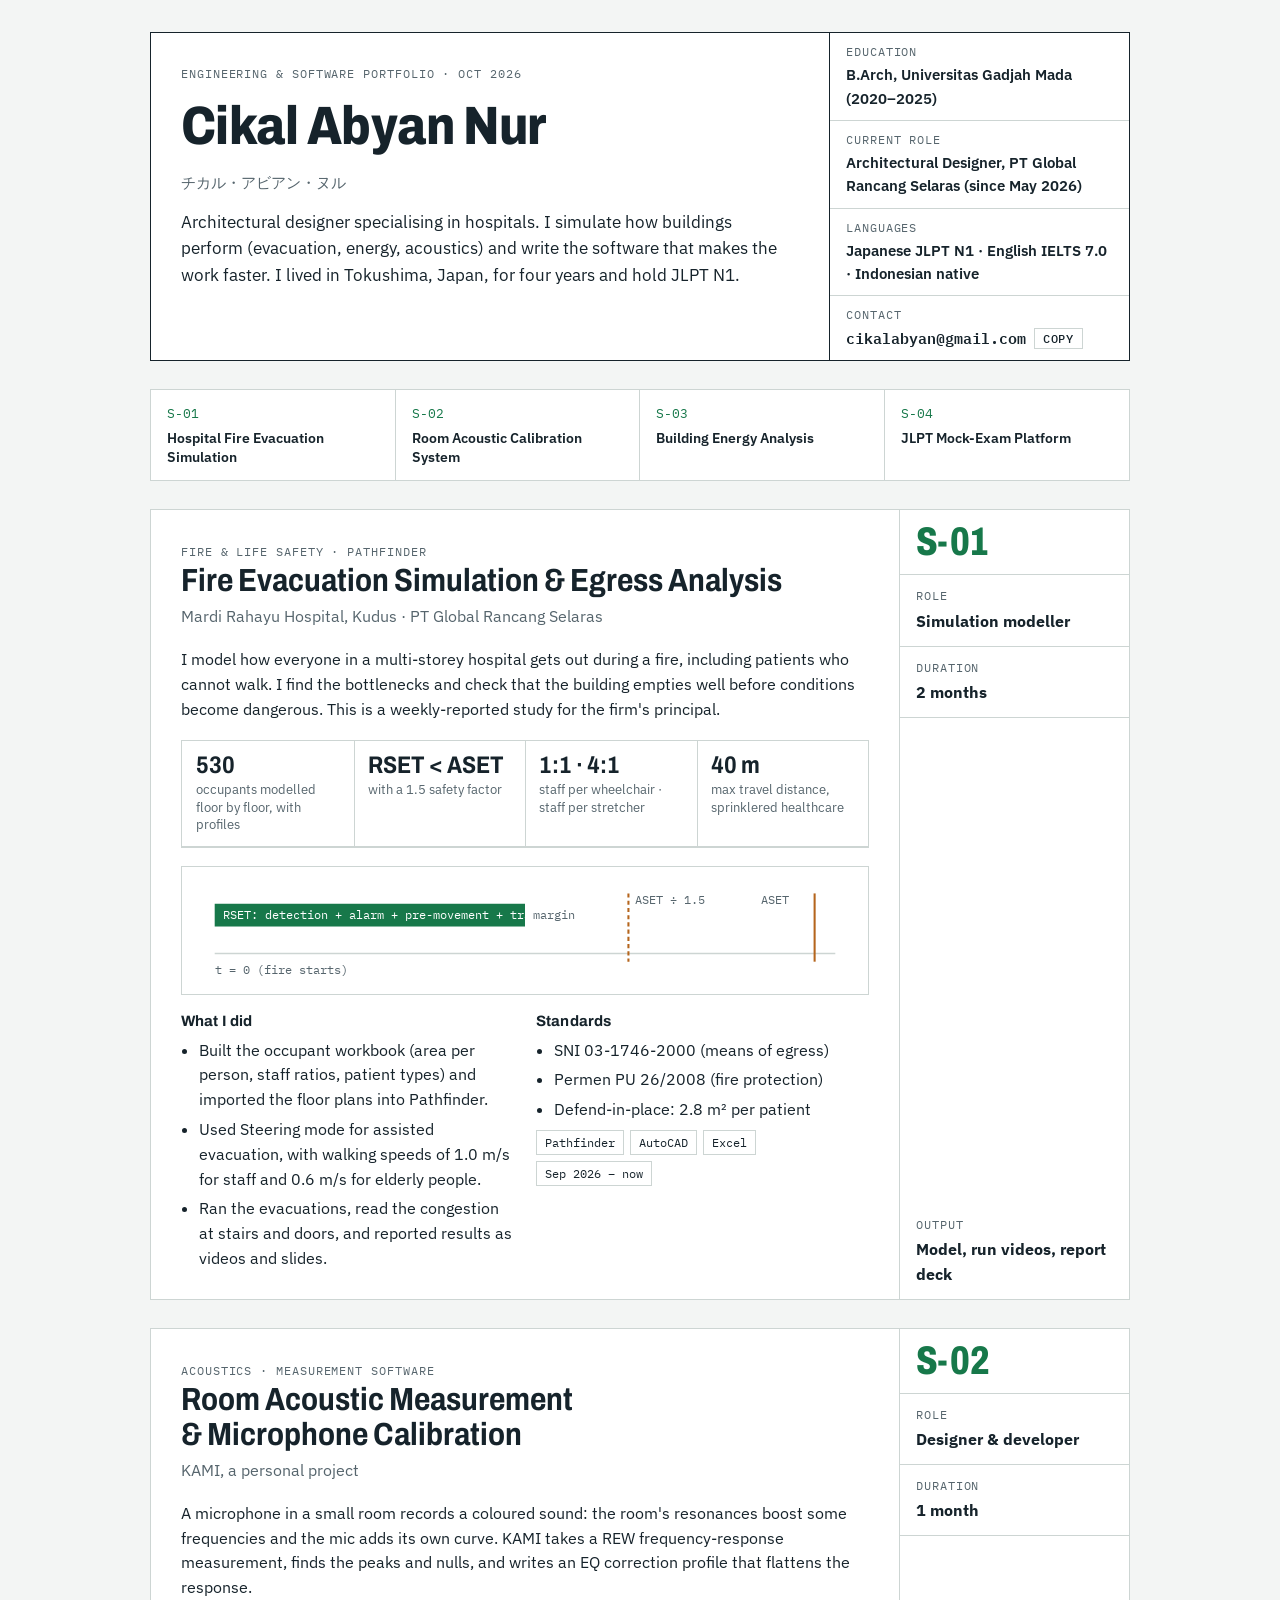
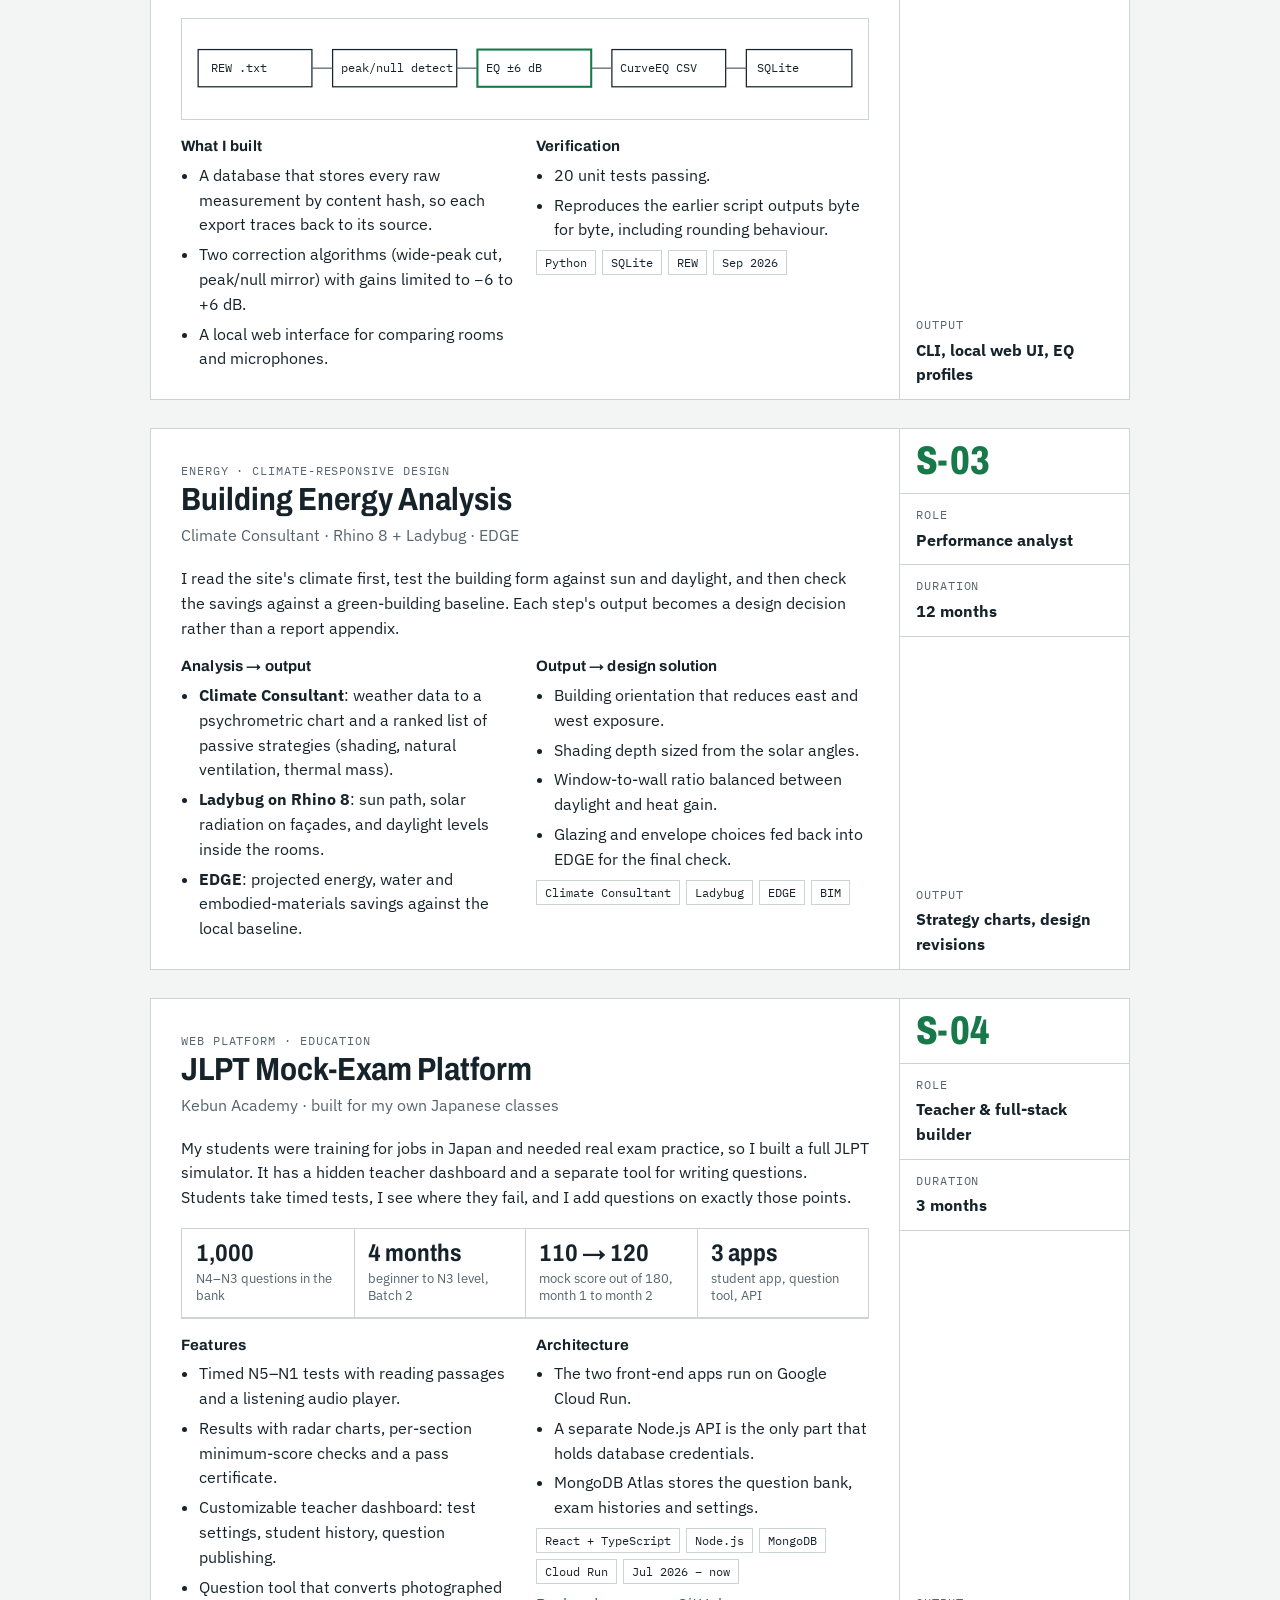
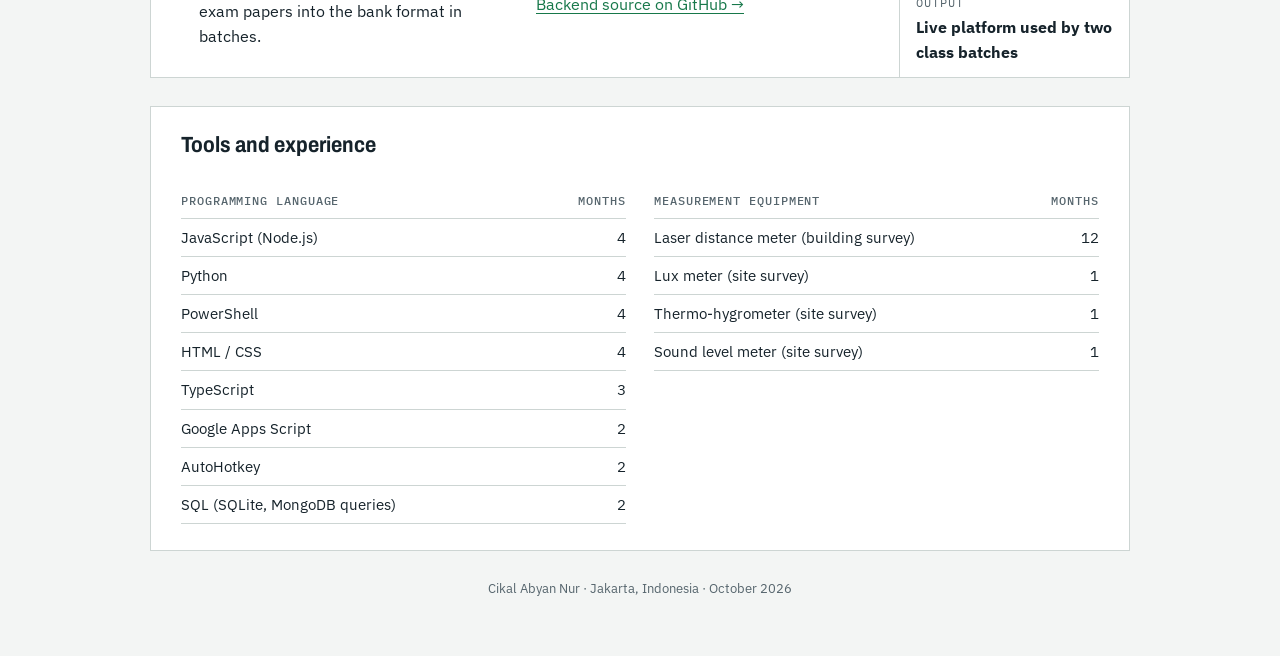
==== index.html @ 3c753c96 "Portfolio site for cikalabyan.com Co-Authored-By: Claude Opus 5.5 <noreply@anthropic.com> Claude-Ses" ====
<!doctype html>
<html lang="en">
<head>
<meta charset="utf-8">
<meta name="viewport" content="width=device-width, initial-scale=1, viewport-fit=cover">
<meta name="description" content="Cikal Abyan Nur: architectural designer and builder of simulation and software tools. Fire evacuation, energy and acoustic analysis, JLPT platform.">
<style>html{color-scheme:light}body{margin:0}img{max-width:100%}[hidden]{display:none!important}</style>
<title>Cikal Abyan Nur Portfolio</title>
<link rel="preconnect" href="https://fonts.googleapis.com">
<link rel="stylesheet" href="https://fonts.googleapis.com/css2?family=Archivo:wdth,wght@75..100,500..800&family=IBM+Plex+Sans:wght@400;500;600&family=IBM+Plex+Mono:wght@400;500&display=swap">
<style>
/* Layout: a set of architectural drawing sheets. Each project is one sheet with a title block; the header is the cover sheet. */
:root{
  --paper:#f3f5f4; --sheet:#ffffff; --ink:#16232b; --muted:#56656d; --line:#cdd5d3;
  --accent:#17784a; --accent-soft:#e2f1e9; --warn:#b5651d;
  --display:"Archivo","Arial Narrow",Arial,sans-serif;
  --body:"IBM Plex Sans",system-ui,-apple-system,"Segoe UI",sans-serif;
  --mono:"IBM Plex Mono",ui-monospace,Consolas,monospace;
}
@media (prefers-color-scheme:dark){:root:not([data-theme="light"]){
  --paper:#0f1518; --sheet:#162026; --ink:#e3ebe8; --muted:#97a7a3; --line:#2c3a40;
  --accent:#4cc28a; --accent-soft:#183428; --warn:#e0954f; color-scheme:dark}}
:root[data-theme="dark"]{
  --paper:#0f1518; --sheet:#162026; --ink:#e3ebe8; --muted:#97a7a3; --line:#2c3a40;
  --accent:#4cc28a; --accent-soft:#183428; --warn:#e0954f; color-scheme:dark}

*{box-sizing:border-box}
body{background:var(--paper);color:var(--ink);font-family:var(--body);font-size:15.5px;line-height:1.6;
  padding-inline:16px;padding-block:32px 56px}
.wrap{max-width:980px;margin:0 auto;display:flex;flex-direction:column;gap:28px}
a{color:var(--accent);text-underline-offset:3px}
a:focus-visible{outline:2px solid var(--accent);outline-offset:2px}
h1,h2,h3{font-family:var(--display);font-stretch:85%;text-wrap:balance;margin:0;line-height:1.1}
p{margin:0}
.label{font-family:var(--mono);font-size:11.5px;letter-spacing:.08em;text-transform:uppercase;color:var(--muted)}
.mono{font-family:var(--mono)}

/* cover sheet */
.cover{background:var(--sheet);border:1.5px solid var(--ink);display:grid;grid-template-columns:1fr minmax(0,300px)}
.cover-main{padding:32px 30px;display:flex;flex-direction:column;gap:14px;min-width:0}
.cover h1{font-size:clamp(34px,6vw,54px);font-weight:800;letter-spacing:-.01em}
.cover .jp{font-size:15px;color:var(--muted);font-family:var(--body)}
.cover .lede{max-width:60ch;font-size:16.5px}
.tb{border-left:1.5px solid var(--ink);display:flex;flex-direction:column}
.tb div{padding:10px 16px;border-bottom:1px solid var(--line);display:flex;flex-direction:column;gap:2px}
.tb div:last-child{border-bottom:0}
.tb strong{font-weight:600;font-size:14.5px}
.copy{display:inline-flex;gap:8px;align-items:center;flex-wrap:wrap}
.copy button{font:500 11.5px var(--mono);letter-spacing:.06em;text-transform:uppercase;background:none;border:1px solid var(--line);
  color:var(--ink);padding:2px 8px;cursor:pointer}
.copy button:hover{border-color:var(--accent);color:var(--accent)}

/* index */
.index{display:grid;grid-template-columns:repeat(4,minmax(0,1fr));border:1px solid var(--line);background:var(--sheet)}
.index a{display:flex;flex-direction:column;gap:4px;padding:14px 16px;text-decoration:none;color:var(--ink);border-right:1px solid var(--line)}
.index a:last-child{border-right:0}
.index a:hover{background:var(--accent-soft)}
.index .no{font-family:var(--mono);color:var(--accent);font-size:13px}
.index .t{font-weight:600;font-size:14px;line-height:1.35}

/* sheets */
.sheet{background:var(--sheet);border:1px solid var(--line);display:grid;grid-template-columns:minmax(0,1fr) 230px}
.sheet-body{padding:28px 30px;display:flex;flex-direction:column;gap:18px;min-width:0}
.sheet h2{font-size:clamp(24px,3.6vw,32px);font-weight:700}
.sheet .sub{color:var(--muted);margin-top:6px}
.side{border-left:1px solid var(--line);display:flex;flex-direction:column}
.side div{padding:12px 16px;border-bottom:1px solid var(--line);display:flex;flex-direction:column;gap:3px}
.side div:last-child{border-bottom:0;margin-top:auto}
.side .sheetno{font-family:var(--display);font-stretch:75%;font-weight:800;font-size:40px;line-height:1;color:var(--accent)}
.cols{display:grid;grid-template-columns:repeat(2,minmax(0,1fr));gap:22px}
.block{display:flex;flex-direction:column;gap:8px;min-width:0}
.block h3{font-size:15px;font-weight:700;font-stretch:100%;letter-spacing:.01em}
ul{margin:0;padding-left:18px;display:flex;flex-direction:column;gap:5px}
.figs{display:grid;grid-template-columns:repeat(auto-fit,minmax(150px,1fr));gap:0;border:1px solid var(--line)}
.fig{padding:12px 14px;border-right:1px solid var(--line);border-bottom:1px solid var(--line);display:flex;flex-direction:column;gap:2px;margin:-1px -1px 0 0}
.fig b{font-family:var(--display);font-stretch:85%;font-size:24px;font-weight:700;font-variant-numeric:tabular-nums;line-height:1.15}
.fig span{font-size:13px;color:var(--muted);line-height:1.35}
.chips{display:flex;flex-wrap:wrap;gap:6px}
.chip{font-family:var(--mono);font-size:12px;border:1px solid var(--line);padding:2px 8px;color:var(--ink)}
.note{font-size:13.5px;color:var(--muted);border-left:3px solid var(--warn);padding-left:12px}
.diagram{overflow-x:auto;border:1px solid var(--line);padding:14px 12px}
.diagram svg{display:block;min-width:560px;width:100%;height:auto}
.diagram text{font-family:var(--mono);font-size:11.5px;fill:var(--ink)}
.diagram .m{fill:var(--muted)}

/* skills */
.skills{background:var(--sheet);border:1px solid var(--line);padding:26px 30px;display:grid;grid-template-columns:repeat(2,minmax(0,1fr));gap:28px}
.skills h2{font-size:22px;grid-column:1/-1}
table{width:100%;border-collapse:collapse;font-size:14.5px}
th,td{text-align:left;padding:7px 0;border-bottom:1px solid var(--line);vertical-align:top}
th{font-family:var(--mono);font-size:11.5px;letter-spacing:.08em;text-transform:uppercase;color:var(--muted);font-weight:500}
td.n{text-align:right;font-variant-numeric:tabular-nums;font-family:var(--mono);white-space:nowrap;padding-left:12px}
footer{color:var(--muted);font-size:13px;text-align:center}

@media (max-width:760px){
  .cover,.sheet{grid-template-columns:1fr}
  .tb,.side{border-left:0;border-top:1.5px solid var(--ink)}
  .side{border-top:1px solid var(--line);flex-direction:row;flex-wrap:wrap}
  .side div{flex:1 1 140px;border-right:1px solid var(--line)}
  .side div:last-child{margin-top:0}
  .index{grid-template-columns:repeat(2,minmax(0,1fr))}
  .index a:nth-child(2){border-right:0}
  .index a:nth-child(-n+2){border-bottom:1px solid var(--line)}
  .cols,.skills{grid-template-columns:1fr}
  .cover-main,.sheet-body,.skills{padding:22px 18px}
}
@media (prefers-reduced-motion:no-preference){.index a{transition:background .15s}}
</style>

</head>
<body>
<div class="wrap">

<header class="cover">
  <div class="cover-main">
    <span class="label">Engineering &amp; Software Portfolio · Oct 2026</span>
    <h1>Cikal Abyan Nur</h1>
    <span class="jp">チカル・アビアン・ヌル</span>
    <p class="lede">Architectural designer specialising in hospitals. I simulate how buildings perform (evacuation, energy, acoustics) and write the software that makes the work faster. I lived in Tokushima, Japan, for four years and hold JLPT N1.</p>
  </div>
  <div class="tb">
    <div><span class="label">Education</span><strong>B.Arch, Universitas Gadjah Mada (2020–2025)</strong></div>
    <div><span class="label">Current role</span><strong>Architectural Designer, PT Global Rancang Selaras (since May 2026)</strong></div>
    <div><span class="label">Languages</span><strong>Japanese JLPT N1 · English IELTS 7.0 · Indonesian native</strong></div>
    <div><span class="label">Contact</span>
      <span class="copy"><strong class="mono" id="mail">cikalabyan@gmail.com</strong><button type="button" id="copybtn">Copy</button></span></div>
  </div>
</header>

<nav class="index" aria-label="Projects">
  <a href="#s1"><span class="no">S-01</span><span class="t">Hospital Fire Evacuation Simulation</span></a>
  <a href="#s2"><span class="no">S-02</span><span class="t">Room Acoustic Calibration System</span></a>
  <a href="#s3"><span class="no">S-03</span><span class="t">Building Energy Analysis</span></a>
  <a href="#s4"><span class="no">S-04</span><span class="t">JLPT Mock-Exam Platform</span></a>
</nav>

<!-- S-01 -->
<section class="sheet" id="s1">
  <div class="sheet-body">
    <div>
      <span class="label">Fire &amp; life safety · Pathfinder</span>
      <h2>Fire Evacuation Simulation &amp; Egress Analysis</h2>
      <p class="sub">Mardi Rahayu Hospital, Kudus · PT Global Rancang Selaras</p>
    </div>
    <p>I model how everyone in a multi-storey hospital gets out during a fire, including patients who cannot walk. I find the bottlenecks and check that the building empties well before conditions become dangerous. This is a weekly-reported study for the firm's principal.</p>
    <div class="figs">
      <div class="fig"><b>530</b><span>occupants modelled floor by floor, with profiles</span></div>
      <div class="fig"><b>RSET &lt; ASET</b><span>with a 1.5 safety factor</span></div>
      <div class="fig"><b>1:1 · 4:1</b><span>staff per wheelchair · staff per stretcher</span></div>
      <div class="fig"><b>40 m</b><span>max travel distance, sprinklered healthcare</span></div>
    </div>
    <div class="diagram" role="img" aria-label="Timeline: required safe egress time must end before available safe egress time divided by 1.5">
      <svg viewBox="0 0 640 96" aria-hidden="true">
        <line x1="20" y1="70" x2="620" y2="70" stroke="currentColor" style="color:var(--line)" stroke-width="1.5"/>
        <rect x="20" y="22" width="300" height="22" fill="var(--accent)"/>
        <text x="28" y="37" style="fill:var(--sheet)">RSET: detection + alarm + pre-movement + travel</text>
        <line x1="420" y1="12" x2="420" y2="78" stroke="var(--warn)" stroke-width="2" stroke-dasharray="4 3"/>
        <text x="426" y="22" class="m">ASET ÷ 1.5</text>
        <line x1="600" y1="12" x2="600" y2="78" stroke="var(--warn)" stroke-width="2"/>
        <text x="548" y="22" class="m">ASET</text>
        <text x="20" y="90" class="m">t = 0 (fire starts)</text>
        <text x="328" y="37" class="m">margin</text>
      </svg>
    </div>
    <div class="cols">
      <div class="block">
        <h3>What I did</h3>
        <ul>
          <li>Built the occupant workbook (area per person, staff ratios, patient types) and imported the floor plans into Pathfinder.</li>
          <li>Used Steering mode for assisted evacuation, with walking speeds of 1.0 m/s for staff and 0.6 m/s for elderly people.</li>
          <li>Ran the evacuations, read the congestion at stairs and doors, and reported results as videos and slides.</li>
        </ul>
      </div>
      <div class="block">
        <h3>Standards</h3>
        <ul>
          <li>SNI 03-1746-2000 (means of egress)</li>
          <li>Permen PU 26/2008 (fire protection)</li>
          <li>Defend-in-place: 2.8 m² per patient</li>
        </ul>
        <div class="chips"><span class="chip">Pathfinder</span><span class="chip">AutoCAD</span><span class="chip">Excel</span><span class="chip">Sep 2026 – now</span></div>
      </div>
    </div>
  </div>
  <aside class="side">
    <div><span class="sheetno">S-01</span></div>
    <div><span class="label">Role</span><strong>Simulation modeller</strong></div>
    <div><span class="label">Duration</span><strong>2 months</strong></div>
    <div><span class="label">Output</span><strong>Model, run videos, report deck</strong></div>
  </aside>
</section>

<!-- S-02 -->
<section class="sheet" id="s2">
  <div class="sheet-body">
    <div>
      <span class="label">Acoustics · measurement software</span>
      <h2>Room Acoustic Measurement &amp; Microphone Calibration</h2>
      <p class="sub">KAMI, a personal project</p>
    </div>
    <p>A microphone in a small room records a coloured sound: the room's resonances boost some frequencies and the mic adds its own curve. KAMI takes a REW frequency-response measurement, finds the peaks and nulls, and writes an EQ correction profile that flattens the response.</p>
    <div class="diagram" role="img" aria-label="Pipeline: REW measurement, peak and null detection, EQ profile, CurveEQ export, SQLite archive">
      <svg viewBox="0 0 640 70" aria-hidden="true">
        <g fill="none" stroke="var(--ink)" stroke-width="1.2">
          <rect x="4" y="16" width="110" height="36"/><rect x="134" y="16" width="120" height="36"/>
          <rect x="274" y="16" width="110" height="36" stroke="var(--accent)" stroke-width="2"/>
          <rect x="404" y="16" width="110" height="36"/><rect x="534" y="16" width="102" height="36"/>
        </g>
        <g stroke="var(--muted)" stroke-width="1.2"><line x1="114" y1="34" x2="134" y2="34"/><line x1="254" y1="34" x2="274" y2="34"/><line x1="384" y1="34" x2="404" y2="34"/><line x1="514" y1="34" x2="534" y2="34"/></g>
        <text x="16" y="38">REW .txt</text><text x="142" y="38">peak/null detect</text>
        <text x="282" y="38">EQ ±6 dB</text><text x="412" y="38">CurveEQ CSV</text><text x="544" y="38">SQLite</text>
      </svg>
    </div>
    <div class="cols">
      <div class="block">
        <h3>What I built</h3>
        <ul>
          <li>A database that stores every raw measurement by content hash, so each export traces back to its source.</li>
          <li>Two correction algorithms (wide-peak cut, peak/null mirror) with gains limited to −6 to +6 dB.</li>
          <li>A local web interface for comparing rooms and microphones.</li>
        </ul>
      </div>
      <div class="block">
        <h3>Verification</h3>
        <ul>
          <li>20 unit tests passing.</li>
          <li>Reproduces the earlier script outputs byte for byte, including rounding behaviour.</li>
        </ul>
        <div class="chips"><span class="chip">Python</span><span class="chip">SQLite</span><span class="chip">REW</span><span class="chip">Sep 2026</span></div>
      </div>
    </div>
  </div>
  <aside class="side">
    <div><span class="sheetno">S-02</span></div>
    <div><span class="label">Role</span><strong>Designer &amp; developer</strong></div>
    <div><span class="label">Duration</span><strong>1 month</strong></div>
    <div><span class="label">Output</span><strong>CLI, local web UI, EQ profiles</strong></div>
  </aside>
</section>

<!-- S-03 -->
<section class="sheet" id="s3">
  <div class="sheet-body">
    <div>
      <span class="label">Energy · climate-responsive design</span>
      <h2>Building Energy Analysis</h2>
      <p class="sub">Climate Consultant · Rhino 8 + Ladybug · EDGE</p>
    </div>
    <p>I read the site's climate first, test the building form against sun and daylight, and then check the savings against a green-building baseline. Each step's output becomes a design decision rather than a report appendix.</p>
    <div class="cols">
      <div class="block">
        <h3>Analysis → output</h3>
        <ul>
          <li><b>Climate Consultant</b>: weather data to a psychrometric chart and a ranked list of passive strategies (shading, natural ventilation, thermal mass).</li>
          <li><b>Ladybug on Rhino 8</b>: sun path, solar radiation on façades, and daylight levels inside the rooms.</li>
          <li><b>EDGE</b>: projected energy, water and embodied-materials savings against the local baseline.</li>
        </ul>
      </div>
      <div class="block">
        <h3>Output → design solution</h3>
        <ul>
          <li>Building orientation that reduces east and west exposure.</li>
          <li>Shading depth sized from the solar angles.</li>
          <li>Window-to-wall ratio balanced between daylight and heat gain.</li>
          <li>Glazing and envelope choices fed back into EDGE for the final check.</li>
        </ul>
        <div class="chips"><span class="chip">Climate Consultant</span><span class="chip">Ladybug</span><span class="chip">EDGE</span><span class="chip">BIM</span></div>
      </div>
    </div>
  </div>
  <aside class="side">
    <div><span class="sheetno">S-03</span></div>
    <div><span class="label">Role</span><strong>Performance analyst</strong></div>
    <div><span class="label">Duration</span><strong>12 months</strong></div>
    <div><span class="label">Output</span><strong>Strategy charts, design revisions</strong></div>
  </aside>
</section>

<!-- S-04 -->
<section class="sheet" id="s4">
  <div class="sheet-body">
    <div>
      <span class="label">Web platform · education</span>
      <h2>JLPT Mock-Exam Platform</h2>
      <p class="sub">Kebun Academy · built for my own Japanese classes</p>
    </div>
    <p>My students were training for jobs in Japan and needed real exam practice, so I built a full JLPT simulator. It has a hidden teacher dashboard and a separate tool for writing questions. Students take timed tests, I see where they fail, and I add questions on exactly those points.</p>
    <div class="figs">
      <div class="fig"><b>1,000</b><span>N4–N3 questions in the bank</span></div>
      <div class="fig"><b>4 months</b><span>beginner to N3 level, Batch 2</span></div>
      <div class="fig"><b>110 → 120</b><span>mock score out of 180, month 1 to month 2</span></div>
      <div class="fig"><b>3 apps</b><span>student app, question tool, API</span></div>
    </div>
    <div class="cols">
      <div class="block">
        <h3>Features</h3>
        <ul>
          <li>Timed N5–N1 tests with reading passages and a listening audio player.</li>
          <li>Results with radar charts, per-section minimum-score checks and a pass certificate.</li>
          <li>Customizable teacher dashboard: test settings, student history, question publishing.</li>
          <li>Question tool that converts photographed exam papers into the bank format in batches.</li>
        </ul>
      </div>
      <div class="block">
        <h3>Architecture</h3>
        <ul>
          <li>The two front-end apps run on Google Cloud Run.</li>
          <li>A separate Node.js API is the only part that holds database credentials.</li>
          <li>MongoDB Atlas stores the question bank, exam histories and settings.</li>
        </ul>
        <div class="chips"><span class="chip">React + TypeScript</span><span class="chip">Node.js</span><span class="chip">MongoDB</span><span class="chip">Cloud Run</span><span class="chip">Jul 2026 – now</span></div>
        <p><a href="https://github.com/IanobeL/jlpt-backend" target="_blank" rel="noopener">Backend source on GitHub →</a></p>
      </div>
    </div>
  </div>
  <aside class="side">
    <div><span class="sheetno">S-04</span></div>
    <div><span class="label">Role</span><strong>Teacher &amp; full-stack builder</strong></div>
    <div><span class="label">Duration</span><strong>3 months</strong></div>
    <div><span class="label">Output</span><strong>Live platform used by two class batches</strong></div>
  </aside>
</section>

<section class="skills" aria-labelledby="sk">
  <h2 id="sk">Tools and experience</h2>
  <div>
    <table>
      <thead><tr><th>Programming language</th><th style="text-align:right">Months</th></tr></thead>
      <tbody>
        <tr><td>JavaScript (Node.js)</td><td class="n">4</td></tr>
        <tr><td>Python</td><td class="n">4</td></tr>
        <tr><td>PowerShell</td><td class="n">4</td></tr>
        <tr><td>HTML / CSS</td><td class="n">4</td></tr>
        <tr><td>TypeScript</td><td class="n">3</td></tr>
        <tr><td>Google Apps Script</td><td class="n">2</td></tr>
        <tr><td>AutoHotkey</td><td class="n">2</td></tr>
        <tr><td>SQL (SQLite, MongoDB queries)</td><td class="n">2</td></tr>
      </tbody>
    </table>
  </div>
  <div>
    <table>
      <thead><tr><th>Measurement equipment</th><th style="text-align:right">Months</th></tr></thead>
      <tbody>
        <tr><td>Laser distance meter (building survey)</td><td class="n">12</td></tr>
        <tr><td>Lux meter (site survey)</td><td class="n">1</td></tr>
        <tr><td>Thermo-hygrometer (site survey)</td><td class="n">1</td></tr>
        <tr><td>Sound level meter (site survey)</td><td class="n">1</td></tr>
      </tbody>
    </table>
  </div>
</section>

<footer>Cikal Abyan Nur · Jakarta, Indonesia · October 2026</footer>
</div>

<script>
document.getElementById('copybtn').addEventListener('click',function(){
  var b=this,t=document.getElementById('mail').textContent;
  function sel(){var r=document.createRange();r.selectNodeContents(document.getElementById('mail'));var s=getSelection();s.removeAllRanges();s.addRange(r);b.textContent='Selected';}
  try{navigator.clipboard.writeText(t).then(function(){b.textContent='Copied';},sel);}catch(e){sel();}
});
</script>

</body>
</html>
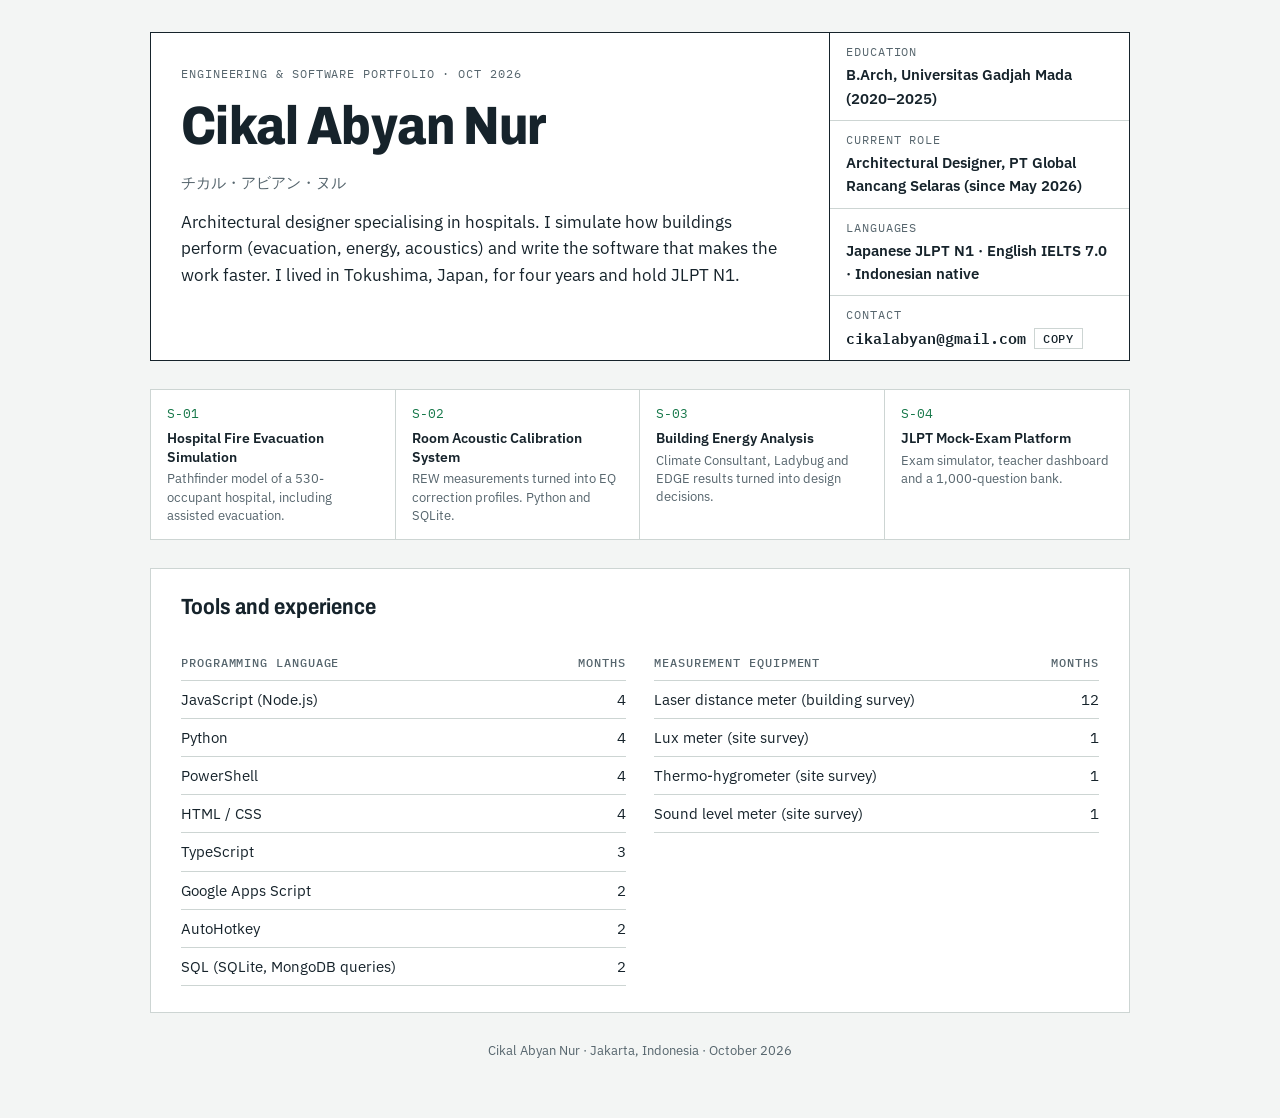
==== commit 58e8eb84: "Give each project its own page Co-Authored-By: Claude Opus 5.5 <noreply@anthropic.com> Claude-Sessio" ====
--- a/index.html
+++ b/index.html
@@ -4,113 +4,13 @@
 <meta charset="utf-8">
 <meta name="viewport" content="width=device-width, initial-scale=1, viewport-fit=cover">
 <meta name="description" content="Cikal Abyan Nur: architectural designer and builder of simulation and software tools. Fire evacuation, energy and acoustic analysis, JLPT platform.">
-<style>html{color-scheme:light}body{margin:0}img{max-width:100%}[hidden]{display:none!important}</style>
 <title>Cikal Abyan Nur Portfolio</title>
 <link rel="preconnect" href="https://fonts.googleapis.com">
 <link rel="stylesheet" href="https://fonts.googleapis.com/css2?family=Archivo:wdth,wght@75..100,500..800&family=IBM+Plex+Sans:wght@400;500;600&family=IBM+Plex+Mono:wght@400;500&display=swap">
-<style>
-/* Layout: a set of architectural drawing sheets. Each project is one sheet with a title block; the header is the cover sheet. */
-:root{
-  --paper:#f3f5f4; --sheet:#ffffff; --ink:#16232b; --muted:#56656d; --line:#cdd5d3;
-  --accent:#17784a; --accent-soft:#e2f1e9; --warn:#b5651d;
-  --display:"Archivo","Arial Narrow",Arial,sans-serif;
-  --body:"IBM Plex Sans",system-ui,-apple-system,"Segoe UI",sans-serif;
-  --mono:"IBM Plex Mono",ui-monospace,Consolas,monospace;
-}
-@media (prefers-color-scheme:dark){:root:not([data-theme="light"]){
-  --paper:#0f1518; --sheet:#162026; --ink:#e3ebe8; --muted:#97a7a3; --line:#2c3a40;
-  --accent:#4cc28a; --accent-soft:#183428; --warn:#e0954f; color-scheme:dark}}
-:root[data-theme="dark"]{
-  --paper:#0f1518; --sheet:#162026; --ink:#e3ebe8; --muted:#97a7a3; --line:#2c3a40;
-  --accent:#4cc28a; --accent-soft:#183428; --warn:#e0954f; color-scheme:dark}
-
-*{box-sizing:border-box}
-body{background:var(--paper);color:var(--ink);font-family:var(--body);font-size:15.5px;line-height:1.6;
-  padding-inline:16px;padding-block:32px 56px}
-.wrap{max-width:980px;margin:0 auto;display:flex;flex-direction:column;gap:28px}
-a{color:var(--accent);text-underline-offset:3px}
-a:focus-visible{outline:2px solid var(--accent);outline-offset:2px}
-h1,h2,h3{font-family:var(--display);font-stretch:85%;text-wrap:balance;margin:0;line-height:1.1}
-p{margin:0}
-.label{font-family:var(--mono);font-size:11.5px;letter-spacing:.08em;text-transform:uppercase;color:var(--muted)}
-.mono{font-family:var(--mono)}
-
-/* cover sheet */
-.cover{background:var(--sheet);border:1.5px solid var(--ink);display:grid;grid-template-columns:1fr minmax(0,300px)}
-.cover-main{padding:32px 30px;display:flex;flex-direction:column;gap:14px;min-width:0}
-.cover h1{font-size:clamp(34px,6vw,54px);font-weight:800;letter-spacing:-.01em}
-.cover .jp{font-size:15px;color:var(--muted);font-family:var(--body)}
-.cover .lede{max-width:60ch;font-size:16.5px}
-.tb{border-left:1.5px solid var(--ink);display:flex;flex-direction:column}
-.tb div{padding:10px 16px;border-bottom:1px solid var(--line);display:flex;flex-direction:column;gap:2px}
-.tb div:last-child{border-bottom:0}
-.tb strong{font-weight:600;font-size:14.5px}
-.copy{display:inline-flex;gap:8px;align-items:center;flex-wrap:wrap}
-.copy button{font:500 11.5px var(--mono);letter-spacing:.06em;text-transform:uppercase;background:none;border:1px solid var(--line);
-  color:var(--ink);padding:2px 8px;cursor:pointer}
-.copy button:hover{border-color:var(--accent);color:var(--accent)}
-
-/* index */
-.index{display:grid;grid-template-columns:repeat(4,minmax(0,1fr));border:1px solid var(--line);background:var(--sheet)}
-.index a{display:flex;flex-direction:column;gap:4px;padding:14px 16px;text-decoration:none;color:var(--ink);border-right:1px solid var(--line)}
-.index a:last-child{border-right:0}
-.index a:hover{background:var(--accent-soft)}
-.index .no{font-family:var(--mono);color:var(--accent);font-size:13px}
-.index .t{font-weight:600;font-size:14px;line-height:1.35}
-
-/* sheets */
-.sheet{background:var(--sheet);border:1px solid var(--line);display:grid;grid-template-columns:minmax(0,1fr) 230px}
-.sheet-body{padding:28px 30px;display:flex;flex-direction:column;gap:18px;min-width:0}
-.sheet h2{font-size:clamp(24px,3.6vw,32px);font-weight:700}
-.sheet .sub{color:var(--muted);margin-top:6px}
-.side{border-left:1px solid var(--line);display:flex;flex-direction:column}
-.side div{padding:12px 16px;border-bottom:1px solid var(--line);display:flex;flex-direction:column;gap:3px}
-.side div:last-child{border-bottom:0;margin-top:auto}
-.side .sheetno{font-family:var(--display);font-stretch:75%;font-weight:800;font-size:40px;line-height:1;color:var(--accent)}
-.cols{display:grid;grid-template-columns:repeat(2,minmax(0,1fr));gap:22px}
-.block{display:flex;flex-direction:column;gap:8px;min-width:0}
-.block h3{font-size:15px;font-weight:700;font-stretch:100%;letter-spacing:.01em}
-ul{margin:0;padding-left:18px;display:flex;flex-direction:column;gap:5px}
-.figs{display:grid;grid-template-columns:repeat(auto-fit,minmax(150px,1fr));gap:0;border:1px solid var(--line)}
-.fig{padding:12px 14px;border-right:1px solid var(--line);border-bottom:1px solid var(--line);display:flex;flex-direction:column;gap:2px;margin:-1px -1px 0 0}
-.fig b{font-family:var(--display);font-stretch:85%;font-size:24px;font-weight:700;font-variant-numeric:tabular-nums;line-height:1.15}
-.fig span{font-size:13px;color:var(--muted);line-height:1.35}
-.chips{display:flex;flex-wrap:wrap;gap:6px}
-.chip{font-family:var(--mono);font-size:12px;border:1px solid var(--line);padding:2px 8px;color:var(--ink)}
-.note{font-size:13.5px;color:var(--muted);border-left:3px solid var(--warn);padding-left:12px}
-.diagram{overflow-x:auto;border:1px solid var(--line);padding:14px 12px}
-.diagram svg{display:block;min-width:560px;width:100%;height:auto}
-.diagram text{font-family:var(--mono);font-size:11.5px;fill:var(--ink)}
-.diagram .m{fill:var(--muted)}
-
-/* skills */
-.skills{background:var(--sheet);border:1px solid var(--line);padding:26px 30px;display:grid;grid-template-columns:repeat(2,minmax(0,1fr));gap:28px}
-.skills h2{font-size:22px;grid-column:1/-1}
-table{width:100%;border-collapse:collapse;font-size:14.5px}
-th,td{text-align:left;padding:7px 0;border-bottom:1px solid var(--line);vertical-align:top}
-th{font-family:var(--mono);font-size:11.5px;letter-spacing:.08em;text-transform:uppercase;color:var(--muted);font-weight:500}
-td.n{text-align:right;font-variant-numeric:tabular-nums;font-family:var(--mono);white-space:nowrap;padding-left:12px}
-footer{color:var(--muted);font-size:13px;text-align:center}
-
-@media (max-width:760px){
-  .cover,.sheet{grid-template-columns:1fr}
-  .tb,.side{border-left:0;border-top:1.5px solid var(--ink)}
-  .side{border-top:1px solid var(--line);flex-direction:row;flex-wrap:wrap}
-  .side div{flex:1 1 140px;border-right:1px solid var(--line)}
-  .side div:last-child{margin-top:0}
-  .index{grid-template-columns:repeat(2,minmax(0,1fr))}
-  .index a:nth-child(2){border-right:0}
-  .index a:nth-child(-n+2){border-bottom:1px solid var(--line)}
-  .cols,.skills{grid-template-columns:1fr}
-  .cover-main,.sheet-body,.skills{padding:22px 18px}
-}
-@media (prefers-reduced-motion:no-preference){.index a{transition:background .15s}}
-</style>
-
+<link rel="stylesheet" href="style.css">
 </head>
 <body>
 <div class="wrap">
-
 <header class="cover">
   <div class="cover-main">
     <span class="label">Engineering &amp; Software Portfolio · Oct 2026</span>
@@ -128,198 +28,11 @@
 </header>
 
 <nav class="index" aria-label="Projects">
-  <a href="#s1"><span class="no">S-01</span><span class="t">Hospital Fire Evacuation Simulation</span></a>
-  <a href="#s2"><span class="no">S-02</span><span class="t">Room Acoustic Calibration System</span></a>
-  <a href="#s3"><span class="no">S-03</span><span class="t">Building Energy Analysis</span></a>
-  <a href="#s4"><span class="no">S-04</span><span class="t">JLPT Mock-Exam Platform</span></a>
+  <a href="evacuation/"><span class="no">S-01</span><span class="t">Hospital Fire Evacuation Simulation</span><span class="d">Pathfinder model of a 530-occupant hospital, including assisted evacuation.</span></a>
+  <a href="acoustics/"><span class="no">S-02</span><span class="t">Room Acoustic Calibration System</span><span class="d">REW measurements turned into EQ correction profiles. Python and SQLite.</span></a>
+  <a href="energy/"><span class="no">S-03</span><span class="t">Building Energy Analysis</span><span class="d">Climate Consultant, Ladybug and EDGE results turned into design decisions.</span></a>
+  <a href="jlpt/"><span class="no">S-04</span><span class="t">JLPT Mock-Exam Platform</span><span class="d">Exam simulator, teacher dashboard and a 1,000-question bank.</span></a>
 </nav>
-
-<!-- S-01 -->
-<section class="sheet" id="s1">
-  <div class="sheet-body">
-    <div>
-      <span class="label">Fire &amp; life safety · Pathfinder</span>
-      <h2>Fire Evacuation Simulation &amp; Egress Analysis</h2>
-      <p class="sub">Mardi Rahayu Hospital, Kudus · PT Global Rancang Selaras</p>
-    </div>
-    <p>I model how everyone in a multi-storey hospital gets out during a fire, including patients who cannot walk. I find the bottlenecks and check that the building empties well before conditions become dangerous. This is a weekly-reported study for the firm's principal.</p>
-    <div class="figs">
-      <div class="fig"><b>530</b><span>occupants modelled floor by floor, with profiles</span></div>
-      <div class="fig"><b>RSET &lt; ASET</b><span>with a 1.5 safety factor</span></div>
-      <div class="fig"><b>1:1 · 4:1</b><span>staff per wheelchair · staff per stretcher</span></div>
-      <div class="fig"><b>40 m</b><span>max travel distance, sprinklered healthcare</span></div>
-    </div>
-    <div class="diagram" role="img" aria-label="Timeline: required safe egress time must end before available safe egress time divided by 1.5">
-      <svg viewBox="0 0 640 96" aria-hidden="true">
-        <line x1="20" y1="70" x2="620" y2="70" stroke="currentColor" style="color:var(--line)" stroke-width="1.5"/>
-        <rect x="20" y="22" width="300" height="22" fill="var(--accent)"/>
-        <text x="28" y="37" style="fill:var(--sheet)">RSET: detection + alarm + pre-movement + travel</text>
-        <line x1="420" y1="12" x2="420" y2="78" stroke="var(--warn)" stroke-width="2" stroke-dasharray="4 3"/>
-        <text x="426" y="22" class="m">ASET ÷ 1.5</text>
-        <line x1="600" y1="12" x2="600" y2="78" stroke="var(--warn)" stroke-width="2"/>
-        <text x="548" y="22" class="m">ASET</text>
-        <text x="20" y="90" class="m">t = 0 (fire starts)</text>
-        <text x="328" y="37" class="m">margin</text>
-      </svg>
-    </div>
-    <div class="cols">
-      <div class="block">
-        <h3>What I did</h3>
-        <ul>
-          <li>Built the occupant workbook (area per person, staff ratios, patient types) and imported the floor plans into Pathfinder.</li>
-          <li>Used Steering mode for assisted evacuation, with walking speeds of 1.0 m/s for staff and 0.6 m/s for elderly people.</li>
-          <li>Ran the evacuations, read the congestion at stairs and doors, and reported results as videos and slides.</li>
-        </ul>
-      </div>
-      <div class="block">
-        <h3>Standards</h3>
-        <ul>
-          <li>SNI 03-1746-2000 (means of egress)</li>
-          <li>Permen PU 26/2008 (fire protection)</li>
-          <li>Defend-in-place: 2.8 m² per patient</li>
-        </ul>
-        <div class="chips"><span class="chip">Pathfinder</span><span class="chip">AutoCAD</span><span class="chip">Excel</span><span class="chip">Sep 2026 – now</span></div>
-      </div>
-    </div>
-  </div>
-  <aside class="side">
-    <div><span class="sheetno">S-01</span></div>
-    <div><span class="label">Role</span><strong>Simulation modeller</strong></div>
-    <div><span class="label">Duration</span><strong>2 months</strong></div>
-    <div><span class="label">Output</span><strong>Model, run videos, report deck</strong></div>
-  </aside>
-</section>
-
-<!-- S-02 -->
-<section class="sheet" id="s2">
-  <div class="sheet-body">
-    <div>
-      <span class="label">Acoustics · measurement software</span>
-      <h2>Room Acoustic Measurement &amp; Microphone Calibration</h2>
-      <p class="sub">KAMI, a personal project</p>
-    </div>
-    <p>A microphone in a small room records a coloured sound: the room's resonances boost some frequencies and the mic adds its own curve. KAMI takes a REW frequency-response measurement, finds the peaks and nulls, and writes an EQ correction profile that flattens the response.</p>
-    <div class="diagram" role="img" aria-label="Pipeline: REW measurement, peak and null detection, EQ profile, CurveEQ export, SQLite archive">
-      <svg viewBox="0 0 640 70" aria-hidden="true">
-        <g fill="none" stroke="var(--ink)" stroke-width="1.2">
-          <rect x="4" y="16" width="110" height="36"/><rect x="134" y="16" width="120" height="36"/>
-          <rect x="274" y="16" width="110" height="36" stroke="var(--accent)" stroke-width="2"/>
-          <rect x="404" y="16" width="110" height="36"/><rect x="534" y="16" width="102" height="36"/>
-        </g>
-        <g stroke="var(--muted)" stroke-width="1.2"><line x1="114" y1="34" x2="134" y2="34"/><line x1="254" y1="34" x2="274" y2="34"/><line x1="384" y1="34" x2="404" y2="34"/><line x1="514" y1="34" x2="534" y2="34"/></g>
-        <text x="16" y="38">REW .txt</text><text x="142" y="38">peak/null detect</text>
-        <text x="282" y="38">EQ ±6 dB</text><text x="412" y="38">CurveEQ CSV</text><text x="544" y="38">SQLite</text>
-      </svg>
-    </div>
-    <div class="cols">
-      <div class="block">
-        <h3>What I built</h3>
-        <ul>
-          <li>A database that stores every raw measurement by content hash, so each export traces back to its source.</li>
-          <li>Two correction algorithms (wide-peak cut, peak/null mirror) with gains limited to −6 to +6 dB.</li>
-          <li>A local web interface for comparing rooms and microphones.</li>
-        </ul>
-      </div>
-      <div class="block">
-        <h3>Verification</h3>
-        <ul>
-          <li>20 unit tests passing.</li>
-          <li>Reproduces the earlier script outputs byte for byte, including rounding behaviour.</li>
-        </ul>
-        <div class="chips"><span class="chip">Python</span><span class="chip">SQLite</span><span class="chip">REW</span><span class="chip">Sep 2026</span></div>
-      </div>
-    </div>
-  </div>
-  <aside class="side">
-    <div><span class="sheetno">S-02</span></div>
-    <div><span class="label">Role</span><strong>Designer &amp; developer</strong></div>
-    <div><span class="label">Duration</span><strong>1 month</strong></div>
-    <div><span class="label">Output</span><strong>CLI, local web UI, EQ profiles</strong></div>
-  </aside>
-</section>
-
-<!-- S-03 -->
-<section class="sheet" id="s3">
-  <div class="sheet-body">
-    <div>
-      <span class="label">Energy · climate-responsive design</span>
-      <h2>Building Energy Analysis</h2>
-      <p class="sub">Climate Consultant · Rhino 8 + Ladybug · EDGE</p>
-    </div>
-    <p>I read the site's climate first, test the building form against sun and daylight, and then check the savings against a green-building baseline. Each step's output becomes a design decision rather than a report appendix.</p>
-    <div class="cols">
-      <div class="block">
-        <h3>Analysis → output</h3>
-        <ul>
-          <li><b>Climate Consultant</b>: weather data to a psychrometric chart and a ranked list of passive strategies (shading, natural ventilation, thermal mass).</li>
-          <li><b>Ladybug on Rhino 8</b>: sun path, solar radiation on façades, and daylight levels inside the rooms.</li>
-          <li><b>EDGE</b>: projected energy, water and embodied-materials savings against the local baseline.</li>
-        </ul>
-      </div>
-      <div class="block">
-        <h3>Output → design solution</h3>
-        <ul>
-          <li>Building orientation that reduces east and west exposure.</li>
-          <li>Shading depth sized from the solar angles.</li>
-          <li>Window-to-wall ratio balanced between daylight and heat gain.</li>
-          <li>Glazing and envelope choices fed back into EDGE for the final check.</li>
-        </ul>
-        <div class="chips"><span class="chip">Climate Consultant</span><span class="chip">Ladybug</span><span class="chip">EDGE</span><span class="chip">BIM</span></div>
-      </div>
-    </div>
-  </div>
-  <aside class="side">
-    <div><span class="sheetno">S-03</span></div>
-    <div><span class="label">Role</span><strong>Performance analyst</strong></div>
-    <div><span class="label">Duration</span><strong>12 months</strong></div>
-    <div><span class="label">Output</span><strong>Strategy charts, design revisions</strong></div>
-  </aside>
-</section>
-
-<!-- S-04 -->
-<section class="sheet" id="s4">
-  <div class="sheet-body">
-    <div>
-      <span class="label">Web platform · education</span>
-      <h2>JLPT Mock-Exam Platform</h2>
-      <p class="sub">Kebun Academy · built for my own Japanese classes</p>
-    </div>
-    <p>My students were training for jobs in Japan and needed real exam practice, so I built a full JLPT simulator. It has a hidden teacher dashboard and a separate tool for writing questions. Students take timed tests, I see where they fail, and I add questions on exactly those points.</p>
-    <div class="figs">
-      <div class="fig"><b>1,000</b><span>N4–N3 questions in the bank</span></div>
-      <div class="fig"><b>4 months</b><span>beginner to N3 level, Batch 2</span></div>
-      <div class="fig"><b>110 → 120</b><span>mock score out of 180, month 1 to month 2</span></div>
-      <div class="fig"><b>3 apps</b><span>student app, question tool, API</span></div>
-    </div>
-    <div class="cols">
-      <div class="block">
-        <h3>Features</h3>
-        <ul>
-          <li>Timed N5–N1 tests with reading passages and a listening audio player.</li>
-          <li>Results with radar charts, per-section minimum-score checks and a pass certificate.</li>
-          <li>Customizable teacher dashboard: test settings, student history, question publishing.</li>
-          <li>Question tool that converts photographed exam papers into the bank format in batches.</li>
-        </ul>
-      </div>
-      <div class="block">
-        <h3>Architecture</h3>
-        <ul>
-          <li>The two front-end apps run on Google Cloud Run.</li>
-          <li>A separate Node.js API is the only part that holds database credentials.</li>
-          <li>MongoDB Atlas stores the question bank, exam histories and settings.</li>
-        </ul>
-        <div class="chips"><span class="chip">React + TypeScript</span><span class="chip">Node.js</span><span class="chip">MongoDB</span><span class="chip">Cloud Run</span><span class="chip">Jul 2026 – now</span></div>
-        <p><a href="https://github.com/IanobeL/jlpt-backend" target="_blank" rel="noopener">Backend source on GitHub →</a></p>
-      </div>
-    </div>
-  </div>
-  <aside class="side">
-    <div><span class="sheetno">S-04</span></div>
-    <div><span class="label">Role</span><strong>Teacher &amp; full-stack builder</strong></div>
-    <div><span class="label">Duration</span><strong>3 months</strong></div>
-    <div><span class="label">Output</span><strong>Live platform used by two class batches</strong></div>
-  </aside>
-</section>
 
 <section class="skills" aria-labelledby="sk">
   <h2 id="sk">Tools and experience</h2>
@@ -350,10 +63,6 @@
     </table>
   </div>
 </section>
-
-<footer>Cikal Abyan Nur · Jakarta, Indonesia · October 2026</footer>
-</div>
-
 <script>
 document.getElementById('copybtn').addEventListener('click',function(){
   var b=this,t=document.getElementById('mail').textContent;
@@ -361,6 +70,7 @@
   try{navigator.clipboard.writeText(t).then(function(){b.textContent='Copied';},sel);}catch(e){sel();}
 });
 </script>
-
+<footer>Cikal Abyan Nur · Jakarta, Indonesia · October 2026</footer>
+</div>
 </body>
 </html>
--- a/style.css
+++ b/style.css
@@ -0,0 +1,109 @@
+html{color-scheme:light}body{margin:0}img{max-width:100%}[hidden]{display:none!important}
+
+/* Layout: a set of architectural drawing sheets. Each project is one sheet with a title block; the header is the cover sheet. */
+:root{
+  --paper:#f3f5f4; --sheet:#ffffff; --ink:#16232b; --muted:#56656d; --line:#cdd5d3;
+  --accent:#17784a; --accent-soft:#e2f1e9; --warn:#b5651d;
+  --display:"Archivo","Arial Narrow",Arial,sans-serif;
+  --body:"IBM Plex Sans",system-ui,-apple-system,"Segoe UI",sans-serif;
+  --mono:"IBM Plex Mono",ui-monospace,Consolas,monospace;
+}
+@media (prefers-color-scheme:dark){:root:not([data-theme="light"]){
+  --paper:#0f1518; --sheet:#162026; --ink:#e3ebe8; --muted:#97a7a3; --line:#2c3a40;
+  --accent:#4cc28a; --accent-soft:#183428; --warn:#e0954f; color-scheme:dark}}
+:root[data-theme="dark"]{
+  --paper:#0f1518; --sheet:#162026; --ink:#e3ebe8; --muted:#97a7a3; --line:#2c3a40;
+  --accent:#4cc28a; --accent-soft:#183428; --warn:#e0954f; color-scheme:dark}
+
+*{box-sizing:border-box}
+body{background:var(--paper);color:var(--ink);font-family:var(--body);font-size:15.5px;line-height:1.6;
+  padding-inline:16px;padding-block:32px 56px}
+.wrap{max-width:980px;margin:0 auto;display:flex;flex-direction:column;gap:28px}
+a{color:var(--accent);text-underline-offset:3px}
+a:focus-visible{outline:2px solid var(--accent);outline-offset:2px}
+h1,h2,h3{font-family:var(--display);font-stretch:85%;text-wrap:balance;margin:0;line-height:1.1}
+p{margin:0}
+.label{font-family:var(--mono);font-size:11.5px;letter-spacing:.08em;text-transform:uppercase;color:var(--muted)}
+.mono{font-family:var(--mono)}
+
+/* cover sheet */
+.cover{background:var(--sheet);border:1.5px solid var(--ink);display:grid;grid-template-columns:1fr minmax(0,300px)}
+.cover-main{padding:32px 30px;display:flex;flex-direction:column;gap:14px;min-width:0}
+.cover h1{font-size:clamp(34px,6vw,54px);font-weight:800;letter-spacing:-.01em}
+.cover .jp{font-size:15px;color:var(--muted);font-family:var(--body)}
+.cover .lede{max-width:60ch;font-size:16.5px}
+.tb{border-left:1.5px solid var(--ink);display:flex;flex-direction:column}
+.tb div{padding:10px 16px;border-bottom:1px solid var(--line);display:flex;flex-direction:column;gap:2px}
+.tb div:last-child{border-bottom:0}
+.tb strong{font-weight:600;font-size:14.5px}
+.copy{display:inline-flex;gap:8px;align-items:center;flex-wrap:wrap}
+.copy button{font:500 11.5px var(--mono);letter-spacing:.06em;text-transform:uppercase;background:none;border:1px solid var(--line);
+  color:var(--ink);padding:2px 8px;cursor:pointer}
+.copy button:hover{border-color:var(--accent);color:var(--accent)}
+
+/* index */
+.index{display:grid;grid-template-columns:repeat(4,minmax(0,1fr));border:1px solid var(--line);background:var(--sheet)}
+.index a{display:flex;flex-direction:column;gap:4px;padding:14px 16px;text-decoration:none;color:var(--ink);border-right:1px solid var(--line)}
+.index a:last-child{border-right:0}
+.index a:hover{background:var(--accent-soft)}
+.index .no{font-family:var(--mono);color:var(--accent);font-size:13px}
+.index .t{font-weight:600;font-size:14px;line-height:1.35}
+
+/* sheets */
+.sheet{background:var(--sheet);border:1px solid var(--line);display:grid;grid-template-columns:minmax(0,1fr) 230px}
+.sheet-body{padding:28px 30px;display:flex;flex-direction:column;gap:18px;min-width:0}
+.sheet h2{font-size:clamp(24px,3.6vw,32px);font-weight:700}
+.sheet .sub{color:var(--muted);margin-top:6px}
+.side{border-left:1px solid var(--line);display:flex;flex-direction:column}
+.side div{padding:12px 16px;border-bottom:1px solid var(--line);display:flex;flex-direction:column;gap:3px}
+.side div:last-child{border-bottom:0;margin-top:auto}
+.side .sheetno{font-family:var(--display);font-stretch:75%;font-weight:800;font-size:40px;line-height:1;color:var(--accent)}
+.cols{display:grid;grid-template-columns:repeat(2,minmax(0,1fr));gap:22px}
+.block{display:flex;flex-direction:column;gap:8px;min-width:0}
+.block h3{font-size:15px;font-weight:700;font-stretch:100%;letter-spacing:.01em}
+ul{margin:0;padding-left:18px;display:flex;flex-direction:column;gap:5px}
+.figs{display:grid;grid-template-columns:repeat(auto-fit,minmax(150px,1fr));gap:0;border:1px solid var(--line)}
+.fig{padding:12px 14px;border-right:1px solid var(--line);border-bottom:1px solid var(--line);display:flex;flex-direction:column;gap:2px;margin:-1px -1px 0 0}
+.fig b{font-family:var(--display);font-stretch:85%;font-size:24px;font-weight:700;font-variant-numeric:tabular-nums;line-height:1.15}
+.fig span{font-size:13px;color:var(--muted);line-height:1.35}
+.chips{display:flex;flex-wrap:wrap;gap:6px}
+.chip{font-family:var(--mono);font-size:12px;border:1px solid var(--line);padding:2px 8px;color:var(--ink)}
+.note{font-size:13.5px;color:var(--muted);border-left:3px solid var(--warn);padding-left:12px}
+.diagram{overflow-x:auto;border:1px solid var(--line);padding:14px 12px}
+.diagram svg{display:block;min-width:560px;width:100%;height:auto}
+.diagram text{font-family:var(--mono);font-size:11.5px;fill:var(--ink)}
+.diagram .m{fill:var(--muted)}
+
+/* skills */
+.skills{background:var(--sheet);border:1px solid var(--line);padding:26px 30px;display:grid;grid-template-columns:repeat(2,minmax(0,1fr));gap:28px}
+.skills h2{font-size:22px;grid-column:1/-1}
+table{width:100%;border-collapse:collapse;font-size:14.5px}
+th,td{text-align:left;padding:7px 0;border-bottom:1px solid var(--line);vertical-align:top}
+th{font-family:var(--mono);font-size:11.5px;letter-spacing:.08em;text-transform:uppercase;color:var(--muted);font-weight:500}
+td.n{text-align:right;font-variant-numeric:tabular-nums;font-family:var(--mono);white-space:nowrap;padding-left:12px}
+footer{color:var(--muted);font-size:13px;text-align:center}
+
+@media (max-width:760px){
+  .cover,.sheet{grid-template-columns:1fr}
+  .tb,.side{border-left:0;border-top:1.5px solid var(--ink)}
+  .side{border-top:1px solid var(--line);flex-direction:row;flex-wrap:wrap}
+  .side div{flex:1 1 140px;border-right:1px solid var(--line)}
+  .side div:last-child{margin-top:0}
+  .index{grid-template-columns:repeat(2,minmax(0,1fr))}
+  .index a:nth-child(2){border-right:0}
+  .index a:nth-child(-n+2){border-bottom:1px solid var(--line)}
+  .cols,.skills{grid-template-columns:1fr}
+  .cover-main,.sheet-body,.skills{padding:22px 18px}
+}
+@media (prefers-reduced-motion:no-preference){.index a{transition:background .15s}}
+
+/* multi-page additions */
+.topbar{display:flex;justify-content:space-between;align-items:center;gap:12px;flex-wrap:wrap;font-family:var(--mono);font-size:12.5px;letter-spacing:.06em;text-transform:uppercase}
+.topbar a{text-decoration:none;color:var(--ink)}
+.topbar a:hover{color:var(--accent)}
+.pager{display:grid;grid-template-columns:repeat(2,minmax(0,1fr));border:1px solid var(--line);background:var(--sheet)}
+.pager a{display:flex;flex-direction:column;gap:4px;padding:14px 16px;text-decoration:none;color:var(--ink);min-width:0}
+.pager a+a{border-left:1px solid var(--line);text-align:right}
+.pager a:hover{background:var(--accent-soft)}
+.pager .t{font-weight:600;font-size:14px}
+.index .d{font-size:13px;color:var(--muted);line-height:1.4}
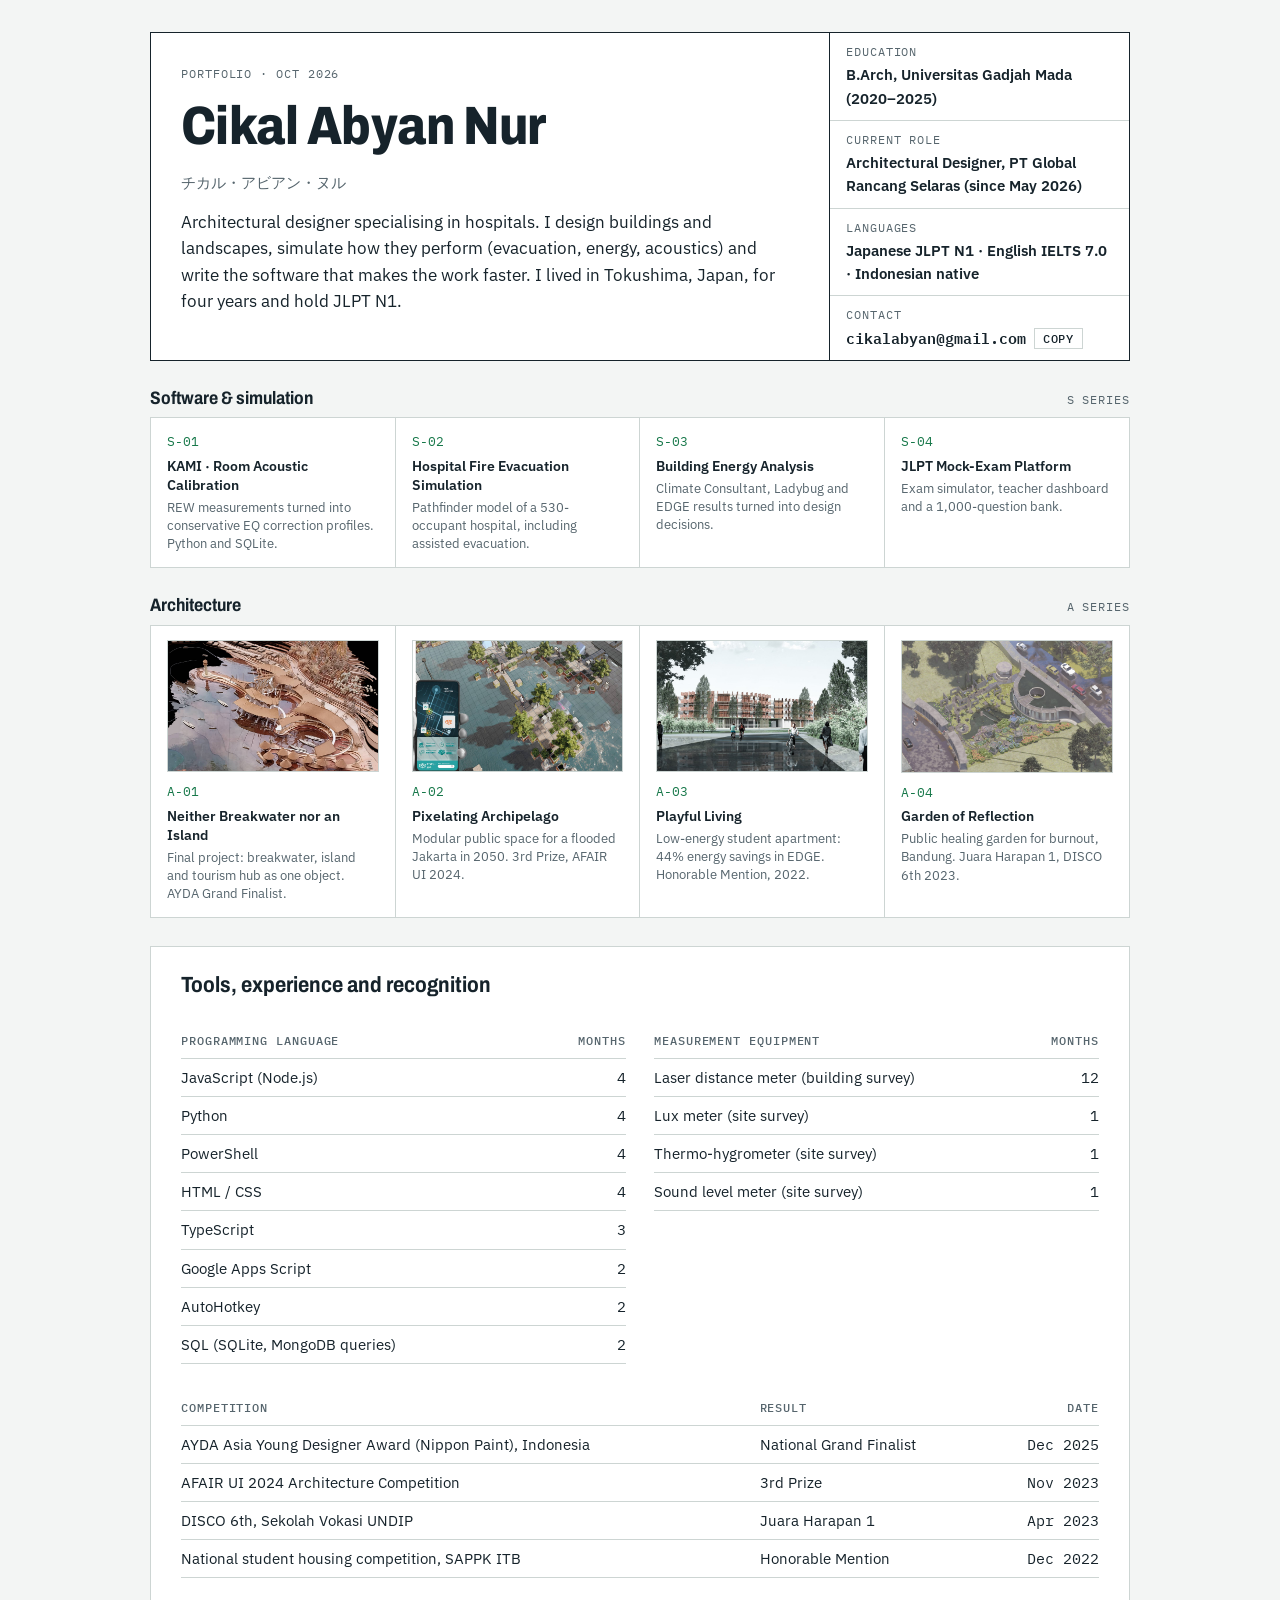
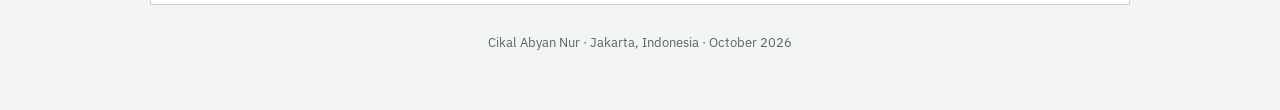
==== commit 566abd69: "Put KAMI first and add architecture series KAMI becomes S-01 with a fuller page. Four architecture p" ====
--- a/index.html
+++ b/index.html
@@ -3,7 +3,7 @@
 <head>
 <meta charset="utf-8">
 <meta name="viewport" content="width=device-width, initial-scale=1, viewport-fit=cover">
-<meta name="description" content="Cikal Abyan Nur: architectural designer and builder of simulation and software tools. Fire evacuation, energy and acoustic analysis, JLPT platform.">
+<meta name="description" content="Cikal Abyan Nur: architectural designer and builder of simulation and software tools. KAMI acoustic calibration, fire evacuation, energy analysis, JLPT platform, and architecture competition work.">
 <title>Cikal Abyan Nur Portfolio</title>
 <link rel="preconnect" href="https://fonts.googleapis.com">
 <link rel="stylesheet" href="https://fonts.googleapis.com/css2?family=Archivo:wdth,wght@75..100,500..800&family=IBM+Plex+Sans:wght@400;500;600&family=IBM+Plex+Mono:wght@400;500&display=swap">
@@ -13,10 +13,10 @@
 <div class="wrap">
 <header class="cover">
   <div class="cover-main">
-    <span class="label">Engineering &amp; Software Portfolio · Oct 2026</span>
+    <span class="label">Portfolio · Oct 2026</span>
     <h1>Cikal Abyan Nur</h1>
     <span class="jp">チカル・アビアン・ヌル</span>
-    <p class="lede">Architectural designer specialising in hospitals. I simulate how buildings perform (evacuation, energy, acoustics) and write the software that makes the work faster. I lived in Tokushima, Japan, for four years and hold JLPT N1.</p>
+    <p class="lede">Architectural designer specialising in hospitals. I design buildings and landscapes, simulate how they perform (evacuation, energy, acoustics) and write the software that makes the work faster. I lived in Tokushima, Japan, for four years and hold JLPT N1.</p>
   </div>
   <div class="tb">
     <div><span class="label">Education</span><strong>B.Arch, Universitas Gadjah Mada (2020–2025)</strong></div>
@@ -27,15 +27,28 @@
   </div>
 </header>
 
-<nav class="index" aria-label="Projects">
-  <a href="evacuation/"><span class="no">S-01</span><span class="t">Hospital Fire Evacuation Simulation</span><span class="d">Pathfinder model of a 530-occupant hospital, including assisted evacuation.</span></a>
-  <a href="acoustics/"><span class="no">S-02</span><span class="t">Room Acoustic Calibration System</span><span class="d">REW measurements turned into EQ correction profiles. Python and SQLite.</span></a>
-  <a href="energy/"><span class="no">S-03</span><span class="t">Building Energy Analysis</span><span class="d">Climate Consultant, Ladybug and EDGE results turned into design decisions.</span></a>
-  <a href="jlpt/"><span class="no">S-04</span><span class="t">JLPT Mock-Exam Platform</span><span class="d">Exam simulator, teacher dashboard and a 1,000-question bank.</span></a>
-</nav>
+<section class="series" aria-labelledby="ser-s">
+  <div class="series-head"><h2 id="ser-s">Software &amp; simulation</h2><span class="label">S series</span></div>
+  <nav class="index" aria-label="Software and simulation projects">
+    <a href="acoustics/"><span class="no">S-01</span><span class="t">KAMI · Room Acoustic Calibration</span><span class="d">REW measurements turned into conservative EQ correction profiles. Python and SQLite.</span></a>
+    <a href="evacuation/"><span class="no">S-02</span><span class="t">Hospital Fire Evacuation Simulation</span><span class="d">Pathfinder model of a 530-occupant hospital, including assisted evacuation.</span></a>
+    <a href="energy/"><span class="no">S-03</span><span class="t">Building Energy Analysis</span><span class="d">Climate Consultant, Ladybug and EDGE results turned into design decisions.</span></a>
+    <a href="jlpt/"><span class="no">S-04</span><span class="t">JLPT Mock-Exam Platform</span><span class="d">Exam simulator, teacher dashboard and a 1,000-question bank.</span></a>
+  </nav>
+</section>
+
+<section class="series" aria-labelledby="ser-a">
+  <div class="series-head"><h2 id="ser-a">Architecture</h2><span class="label">A series</span></div>
+  <nav class="index" aria-label="Architecture projects">
+    <a href="final-project/"><span class="thumb"><img src="img/final-project/aerial-model.jpg" width="1600" height="1200" loading="lazy" alt=""></span><span class="no">A-01</span><span class="t">Neither Breakwater nor an Island</span><span class="d">Final project: breakwater, island and tourism hub as one object. AYDA Grand Finalist.</span></a>
+    <a href="pixelago/"><span class="thumb"><img src="img/pixelago/aerial-app.jpg" width="1600" height="1367" loading="lazy" alt=""></span><span class="no">A-02</span><span class="t">Pixelating Archipelago</span><span class="d">Modular public space for a flooded Jakarta in 2050. 3rd Prize, AFAIR UI 2024.</span></a>
+    <a href="rusun-itb/"><span class="thumb"><img src="img/rusun-itb/plaza.jpg" width="1600" height="900" loading="lazy" alt=""></span><span class="no">A-03</span><span class="t">Playful Living</span><span class="d">Low-energy student apartment: 44% energy savings in EDGE. Honorable Mention, 2022.</span></a>
+    <a href="garden-of-reflection/"><span class="thumb"><img src="img/garden-of-reflection/aerial.jpg" width="1600" height="900" loading="lazy" alt=""></span><span class="no">A-04</span><span class="t">Garden of Reflection</span><span class="d">Public healing garden for burnout, Bandung. Juara Harapan 1, DISCO 6th 2023.</span></a>
+  </nav>
+</section>
 
 <section class="skills" aria-labelledby="sk">
-  <h2 id="sk">Tools and experience</h2>
+  <h2 id="sk">Tools, experience and recognition</h2>
   <div>
     <table>
       <thead><tr><th>Programming language</th><th style="text-align:right">Months</th></tr></thead>
@@ -62,6 +75,17 @@
       </tbody>
     </table>
   </div>
+  <div class="awards">
+    <table>
+      <thead><tr><th>Competition</th><th>Result</th><th style="text-align:right">Date</th></tr></thead>
+      <tbody>
+        <tr><td>AYDA Asia Young Designer Award (Nippon Paint), Indonesia</td><td>National Grand Finalist</td><td class="n">Dec 2025</td></tr>
+        <tr><td>AFAIR UI 2024 Architecture Competition</td><td>3rd Prize</td><td class="n">Nov 2023</td></tr>
+        <tr><td>DISCO 6th, Sekolah Vokasi UNDIP</td><td>Juara Harapan 1</td><td class="n">Apr 2023</td></tr>
+        <tr><td>National student housing competition, SAPPK ITB</td><td>Honorable Mention</td><td class="n">Dec 2022</td></tr>
+      </tbody>
+    </table>
+  </div>
 </section>
 <script>
 document.getElementById('copybtn').addEventListener('click',function(){
--- a/style.css
+++ b/style.css
@@ -107,3 +107,16 @@
 .pager a:hover{background:var(--accent-soft)}
 .pager .t{font-weight:600;font-size:14px}
 .index .d{font-size:13px;color:var(--muted);line-height:1.4}
+
+/* v2: series headings, photos, architecture index thumbnails */
+.series{display:flex;flex-direction:column;gap:8px}
+.series-head{display:flex;justify-content:space-between;align-items:baseline;gap:12px;flex-wrap:wrap}
+.series-head h2{font-size:18px;font-weight:700}
+.index .thumb{display:block;aspect-ratio:16/10;overflow:hidden;border:1px solid var(--line);margin-bottom:6px;background:var(--paper)}
+.index .thumb img{display:block;width:100%;height:100%;object-fit:cover}
+.photo{margin:0;display:flex;flex-direction:column;gap:6px;min-width:0}
+.photo img{display:block;width:100%;height:auto;border:1px solid var(--line);background:var(--paper)}
+.photo figcaption{font-family:var(--mono);font-size:11.5px;letter-spacing:.06em;text-transform:uppercase;color:var(--muted)}
+.photos{display:grid;grid-template-columns:repeat(2,minmax(0,1fr));gap:14px}
+.awards{grid-column:1/-1}
+@media (max-width:760px){.photos{grid-template-columns:1fr}}
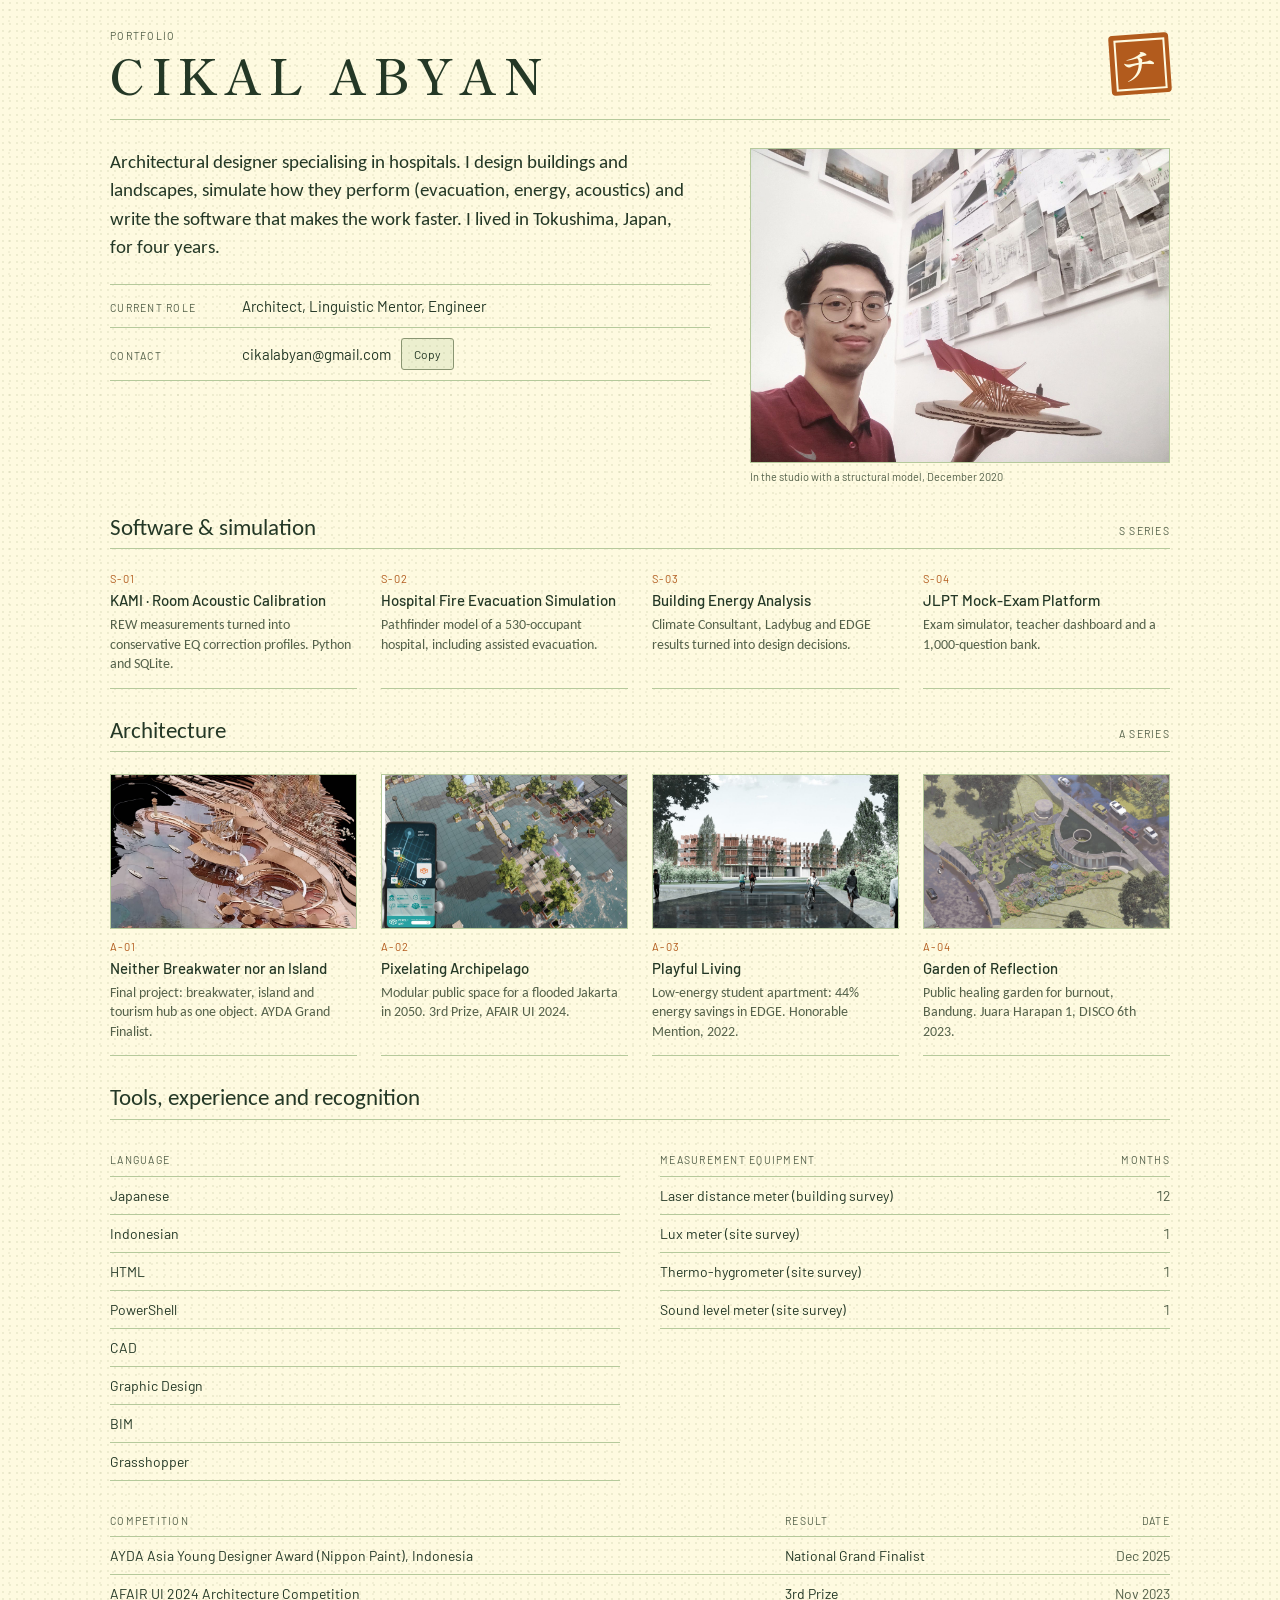
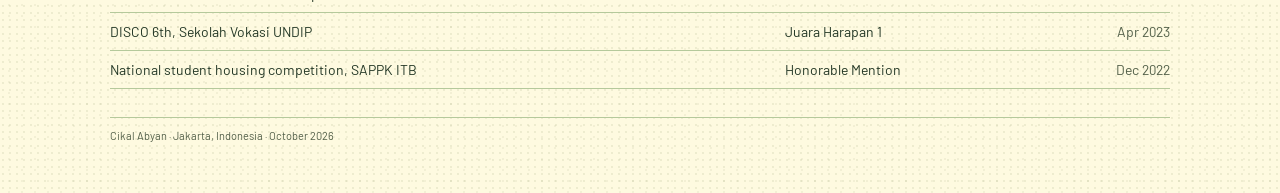
==== commit 410f2028: "Restyle in KAMI Sumi Paper and update profile content Cornsilk paper with moss dots, sumi-green ink," ====
--- a/index.html
+++ b/index.html
@@ -3,29 +3,32 @@
 <head>
 <meta charset="utf-8">
 <meta name="viewport" content="width=device-width, initial-scale=1, viewport-fit=cover">
-<meta name="description" content="Cikal Abyan Nur: architectural designer and builder of simulation and software tools. KAMI acoustic calibration, fire evacuation, energy analysis, JLPT platform, and architecture competition work.">
-<title>Cikal Abyan Nur Portfolio</title>
+<meta name="description" content="Cikal Abyan: architect, linguistic mentor and engineer and builder of simulation and software tools. KAMI acoustic calibration, fire evacuation, energy analysis, JLPT platform, and architecture competition work.">
+<title>Portfolio</title>
 <link rel="preconnect" href="https://fonts.googleapis.com">
-<link rel="stylesheet" href="https://fonts.googleapis.com/css2?family=Archivo:wdth,wght@75..100,500..800&family=IBM+Plex+Sans:wght@400;500;600&family=IBM+Plex+Mono:wght@400;500&display=swap">
+<link rel="stylesheet" href="https://fonts.googleapis.com/css2?family=Shippori+Mincho:wght@600&family=Barlow:wght@400;500&family=Carlito&display=swap">
 <link rel="stylesheet" href="style.css">
 </head>
 <body>
 <div class="wrap">
-<header class="cover">
-  <div class="cover-main">
-    <span class="label">Portfolio · Oct 2026</span>
-    <h1>Cikal Abyan Nur</h1>
-    <span class="jp">チカル・アビアン・ヌル</span>
-    <p class="lede">Architectural designer specialising in hospitals. I design buildings and landscapes, simulate how they perform (evacuation, energy, acoustics) and write the software that makes the work faster. I lived in Tokushima, Japan, for four years and hold JLPT N1.</p>
+<header class="head">
+  <div class="wordmark"><span class="label">Portfolio</span><h1>Cikal Abyan</h1></div>
+  <div class="seal" aria-hidden="true">チ</div>
+</header>
+
+<section class="intro" aria-label="About">
+  <div class="intro-text">
+    <p class="lede">Architectural designer specialising in hospitals. I design buildings and landscapes, simulate how they perform (evacuation, energy, acoustics) and write the software that makes the work faster. I lived in Tokushima, Japan, for four years.</p>
+    <dl class="facts">
+      <div><dt class="label">Current role</dt><dd>Architect, Linguistic Mentor, Engineer</dd></div>
+      <div><dt class="label">Contact</dt><dd><span class="copy"><span class="mono" id="mail">cikalabyan@gmail.com</span><button type="button" id="copybtn">Copy</button></span></dd></div>
+    </dl>
   </div>
-  <div class="tb">
-    <div><span class="label">Education</span><strong>B.Arch, Universitas Gadjah Mada (2020–2025)</strong></div>
-    <div><span class="label">Current role</span><strong>Architectural Designer, PT Global Rancang Selaras (since May 2026)</strong></div>
-    <div><span class="label">Languages</span><strong>Japanese JLPT N1 · English IELTS 7.0 · Indonesian native</strong></div>
-    <div><span class="label">Contact</span>
-      <span class="copy"><strong class="mono" id="mail">cikalabyan@gmail.com</strong><button type="button" id="copybtn">Copy</button></span></div>
-  </div>
-</header>
+  <figure class="portrait">
+    <img src="img/profile/studio-model.jpg" width="1600" height="1200" alt="Cikal Abyan in the studio, holding a timber-and-fabric structural model in front of a wall of pinned drawings">
+    <figcaption>In the studio with a structural model, December 2020</figcaption>
+  </figure>
+</section>
 
 <section class="series" aria-labelledby="ser-s">
   <div class="series-head"><h2 id="ser-s">Software &amp; simulation</h2><span class="label">S series</span></div>
@@ -51,16 +54,16 @@
   <h2 id="sk">Tools, experience and recognition</h2>
   <div>
     <table>
-      <thead><tr><th>Programming language</th><th style="text-align:right">Months</th></tr></thead>
+      <thead><tr><th>Language</th></tr></thead>
       <tbody>
-        <tr><td>JavaScript (Node.js)</td><td class="n">4</td></tr>
-        <tr><td>Python</td><td class="n">4</td></tr>
-        <tr><td>PowerShell</td><td class="n">4</td></tr>
-        <tr><td>HTML / CSS</td><td class="n">4</td></tr>
-        <tr><td>TypeScript</td><td class="n">3</td></tr>
-        <tr><td>Google Apps Script</td><td class="n">2</td></tr>
-        <tr><td>AutoHotkey</td><td class="n">2</td></tr>
-        <tr><td>SQL (SQLite, MongoDB queries)</td><td class="n">2</td></tr>
+        <tr><td>Japanese</td></tr>
+        <tr><td>Indonesian</td></tr>
+        <tr><td>HTML</td></tr>
+        <tr><td>PowerShell</td></tr>
+        <tr><td>CAD</td></tr>
+        <tr><td>Graphic Design</td></tr>
+        <tr><td>BIM</td></tr>
+        <tr><td>Grasshopper</td></tr>
       </tbody>
     </table>
   </div>
@@ -94,7 +97,7 @@
   try{navigator.clipboard.writeText(t).then(function(){b.textContent='Copied';},sel);}catch(e){sel();}
 });
 </script>
-<footer>Cikal Abyan Nur · Jakarta, Indonesia · October 2026</footer>
+<footer>Cikal Abyan · Jakarta, Indonesia · October 2026</footer>
 </div>
 </body>
 </html>
--- a/style.css
+++ b/style.css
@@ -1,122 +1,134 @@
 html{color-scheme:light}body{margin:0}img{max-width:100%}[hidden]{display:none!important}
 
-/* Layout: a set of architectural drawing sheets. Each project is one sheet with a title block; the header is the cover sheet. */
+/* KAMI Sumi Paper: cornsilk paper, sumi-green ink, sage hairlines, one burnt-orange seal colour.
+   Tokens and rules: KAMI design system (project/README.md). One light theme by design. */
 :root{
-  --paper:#f3f5f4; --sheet:#ffffff; --ink:#16232b; --muted:#56656d; --line:#cdd5d3;
-  --accent:#17784a; --accent-soft:#e2f1e9; --warn:#b5651d;
-  --display:"Archivo","Arial Narrow",Arial,sans-serif;
-  --body:"IBM Plex Sans",system-ui,-apple-system,"Segoe UI",sans-serif;
-  --mono:"IBM Plex Mono",ui-monospace,Consolas,monospace;
+  --paper:#fefae0; --paper-outer:#e7e4d8; --ink:#243826; --muted:#54614a;
+  --sage:#b5c99b; --sage-fill:#b5c99b40; --sage-hover:#b5c99b70; --control-border:#899572;
+  --orange:#b25b1d; --orange-area:#b25b1d47; --dot-a:#606c381a; --dot-b:#606c3812;
+  --font-mincho:"Yu Mincho",YuMincho,"Shippori Mincho","Noto Serif JP",Georgia,serif;
+  --font-ui:Bahnschrift,Barlow,"Segoe UI",sans-serif;
+  --font-doc:"Calibri Light",Calibri,Carlito,sans-serif;
+  /* aliases used by the inline SVG diagrams */
+  --sheet:var(--paper); --line:var(--sage); --accent:var(--orange); --warn:var(--orange);
 }
-@media (prefers-color-scheme:dark){:root:not([data-theme="light"]){
-  --paper:#0f1518; --sheet:#162026; --ink:#e3ebe8; --muted:#97a7a3; --line:#2c3a40;
-  --accent:#4cc28a; --accent-soft:#183428; --warn:#e0954f; color-scheme:dark}}
-:root[data-theme="dark"]{
-  --paper:#0f1518; --sheet:#162026; --ink:#e3ebe8; --muted:#97a7a3; --line:#2c3a40;
-  --accent:#4cc28a; --accent-soft:#183428; --warn:#e0954f; color-scheme:dark}
 
 *{box-sizing:border-box}
-body{background:var(--paper);color:var(--ink);font-family:var(--body);font-size:15.5px;line-height:1.6;
-  padding-inline:16px;padding-block:32px 56px}
-.wrap{max-width:980px;margin:0 auto;display:flex;flex-direction:column;gap:28px}
-a{color:var(--accent);text-underline-offset:3px}
-a:focus-visible{outline:2px solid var(--accent);outline-offset:2px}
-h1,h2,h3{font-family:var(--display);font-stretch:85%;text-wrap:balance;margin:0;line-height:1.1}
+body{
+  background:
+    radial-gradient(circle at 3px 3px,var(--dot-a) 1px,transparent 1.4px) 0 0/7px 7px,
+    radial-gradient(circle at 9px 10px,var(--dot-b) 1px,transparent 1.4px) 0 0/13px 11px,
+    var(--paper);
+  color:var(--ink);font-family:var(--font-doc);font-size:16px;line-height:1.5;
+  padding-left:max(16px,env(safe-area-inset-left,0px));padding-right:max(16px,env(safe-area-inset-right,0px));padding-block:28px 48px}
+.wrap{max-width:1060px;margin:0 auto;display:flex;flex-direction:column;gap:28px}
+a{color:var(--ink);text-decoration-color:var(--sage);text-underline-offset:3px}
+a:hover{text-decoration-color:var(--orange)}
+a:focus-visible,button:focus-visible{outline:2px solid var(--orange);outline-offset:3px}
+h1,h2,h3{margin:0;font-weight:400;text-wrap:balance;line-height:1.15}
 p{margin:0}
-.label{font-family:var(--mono);font-size:11.5px;letter-spacing:.08em;text-transform:uppercase;color:var(--muted)}
-.mono{font-family:var(--mono)}
+.label{font-family:var(--font-ui);font-size:10.5px;letter-spacing:.12em;text-transform:uppercase;color:var(--muted)}
+.mono{font-family:var(--font-ui);font-variant-numeric:tabular-nums}
 
-/* cover sheet */
-.cover{background:var(--sheet);border:1.5px solid var(--ink);display:grid;grid-template-columns:1fr minmax(0,300px)}
-.cover-main{padding:32px 30px;display:flex;flex-direction:column;gap:14px;min-width:0}
-.cover h1{font-size:clamp(34px,6vw,54px);font-weight:800;letter-spacing:-.01em}
-.cover .jp{font-size:15px;color:var(--muted);font-family:var(--body)}
-.cover .lede{max-width:60ch;font-size:16.5px}
-.tb{border-left:1.5px solid var(--ink);display:flex;flex-direction:column}
-.tb div{padding:10px 16px;border-bottom:1px solid var(--line);display:flex;flex-direction:column;gap:2px}
-.tb div:last-child{border-bottom:0}
-.tb strong{font-weight:600;font-size:14.5px}
-.copy{display:inline-flex;gap:8px;align-items:center;flex-wrap:wrap}
-.copy button{font:500 11.5px var(--mono);letter-spacing:.06em;text-transform:uppercase;background:none;border:1px solid var(--line);
-  color:var(--ink);padding:2px 8px;cursor:pointer}
-.copy button:hover{border-color:var(--accent);color:var(--accent)}
+/* Header: wordmark left, seal right, sage rule under */
+.head{display:flex;justify-content:space-between;align-items:center;gap:24px;padding-bottom:18px;border-bottom:1px solid var(--sage)}
+.wordmark{display:grid;gap:4px;min-width:0}
+.wordmark h1{font-family:var(--font-mincho);font-weight:600;font-size:clamp(30px,6vw,48px);line-height:1.1;letter-spacing:.14em;text-transform:uppercase}
+.seal{position:relative;flex:none;display:grid;place-items:center;width:60px;height:60px;border-radius:4px;transform:rotate(-4deg);
+  background:var(--orange);color:var(--paper);font-family:var(--font-mincho);font-weight:600;font-size:36px;line-height:1}
+.seal::before{content:"";position:absolute;inset:4.5px;border:2px solid var(--paper)}
 
-/* index */
-.index{display:grid;grid-template-columns:repeat(4,minmax(0,1fr));border:1px solid var(--line);background:var(--sheet)}
-.index a{display:flex;flex-direction:column;gap:4px;padding:14px 16px;text-decoration:none;color:var(--ink);border-right:1px solid var(--line)}
-.index a:last-child{border-right:0}
-.index a:hover{background:var(--accent-soft)}
-.index .no{font-family:var(--mono);color:var(--accent);font-size:13px}
-.index .t{font-weight:600;font-size:14px;line-height:1.35}
+/* Intro: text and facts left, portrait right */
+.intro{display:grid;grid-template-columns:minmax(0,1fr) minmax(0,420px);gap:40px;align-items:start}
+.intro-text{display:flex;flex-direction:column;gap:22px;min-width:0}
+.lede{font-size:19px;line-height:1.5;max-width:58ch}
+.facts{display:grid;margin:0}
+.facts div{display:grid;grid-template-columns:120px minmax(0,1fr);gap:12px;align-items:baseline;padding:10px 0;border-top:1px solid var(--sage)}
+.facts div:last-child{border-bottom:1px solid var(--sage)}
+.facts dd{margin:0;font-family:var(--font-ui);font-size:15px}
+.copy{display:inline-flex;gap:10px;align-items:center;flex-wrap:wrap}
+.copy button{height:32px;padding:0 12px;border:1px solid var(--control-border);border-radius:3px;background:var(--sage-fill);color:var(--ink);font:12px/1 var(--font-ui);cursor:pointer}
+.copy button:hover{background:var(--sage-hover)}
+.portrait{margin:0;display:flex;flex-direction:column;gap:6px}
+.portrait img{display:block;width:100%;height:auto;border:1px solid var(--sage)}
+.portrait figcaption{font-family:var(--font-ui);font-size:11px;color:var(--muted)}
 
-/* sheets */
-.sheet{background:var(--sheet);border:1px solid var(--line);display:grid;grid-template-columns:minmax(0,1fr) 230px}
-.sheet-body{padding:28px 30px;display:flex;flex-direction:column;gap:18px;min-width:0}
-.sheet h2{font-size:clamp(24px,3.6vw,32px);font-weight:700}
-.sheet .sub{color:var(--muted);margin-top:6px}
-.side{border-left:1px solid var(--line);display:flex;flex-direction:column}
-.side div{padding:12px 16px;border-bottom:1px solid var(--line);display:flex;flex-direction:column;gap:3px}
-.side div:last-child{border-bottom:0;margin-top:auto}
-.side .sheetno{font-family:var(--display);font-stretch:75%;font-weight:800;font-size:40px;line-height:1;color:var(--accent)}
-.cols{display:grid;grid-template-columns:repeat(2,minmax(0,1fr));gap:22px}
+/* Project index: rows between sage rules, no cards */
+.series{display:flex;flex-direction:column;gap:10px}
+.series-head{display:flex;justify-content:space-between;align-items:baseline;gap:12px;flex-wrap:wrap;padding-bottom:8px;border-bottom:1px solid var(--sage)}
+.series-head h2{font-size:23px}
+.index{display:grid;grid-template-columns:repeat(4,minmax(0,1fr));gap:0 24px}
+.index a{display:flex;flex-direction:column;gap:4px;padding:12px 0 14px;text-decoration:none;color:var(--ink);border-bottom:1px solid var(--sage)}
+.index a:hover .t{color:var(--orange)}
+.index .no{font-family:var(--font-ui);font-size:11px;letter-spacing:.12em;color:var(--orange)}
+.index .t{font-family:var(--font-ui);font-weight:500;font-size:15px;line-height:1.3}
+.index .d{font-size:14px;line-height:1.4;color:var(--muted)}
+.index .thumb{display:block;aspect-ratio:16/10;overflow:hidden;border:1px solid var(--sage);margin-bottom:6px;background:var(--paper-outer)}
+.index .thumb img{display:block;width:100%;height:100%;object-fit:cover}
+
+/* Tables */
+.skills{display:grid;grid-template-columns:repeat(2,minmax(0,1fr));gap:24px 40px}
+.skills h2{font-size:23px;grid-column:1/-1;padding-bottom:8px;border-bottom:1px solid var(--sage)}
+.awards{grid-column:1/-1}
+table{width:100%;border-collapse:collapse;font-family:var(--font-ui);font-size:14px}
+th,td{text-align:left;padding:8px 0;border-bottom:1px solid var(--sage);vertical-align:top}
+th{font-size:10.5px;letter-spacing:.12em;text-transform:uppercase;color:var(--muted);font-weight:400}
+td.n{text-align:right;font-variant-numeric:tabular-nums;white-space:nowrap;padding-left:12px;color:var(--muted)}
+
+/* Project pages */
+.topbar{display:flex;justify-content:space-between;align-items:center;gap:12px;flex-wrap:wrap;padding-bottom:12px;border-bottom:1px solid var(--sage);font-family:var(--font-ui);font-size:12px}
+.topbar a{text-decoration:none;font-family:var(--font-mincho);font-weight:600;font-size:16px;letter-spacing:.14em;text-transform:uppercase}
+.topbar a:hover{color:var(--orange)}
+.sheet{display:grid;grid-template-columns:minmax(0,1fr) 230px;gap:40px}
+.sheet-body{display:flex;flex-direction:column;gap:22px;min-width:0}
+.sheet h2{font-family:var(--font-doc);font-size:clamp(26px,3.6vw,34px);line-height:1.15}
+.sheet .sub{color:var(--muted);margin-top:6px;font-size:15px}
+.sheet-body>p{font-size:17px;max-width:66ch}
+.side{display:flex;flex-direction:column;border-left:1px solid var(--sage);padding-left:19px;align-self:start}
+.side div{display:flex;flex-direction:column;gap:3px;padding:10px 0;border-bottom:1px solid var(--sage)}
+.side div:last-child{border-bottom:0}
+.side strong{font-family:var(--font-ui);font-weight:400;font-size:14px}
+.side .sheetno{font-family:var(--font-ui);font-size:28px;line-height:1;color:var(--orange);font-variant-numeric:tabular-nums}
+.cols{display:grid;grid-template-columns:repeat(2,minmax(0,1fr));gap:28px}
 .block{display:flex;flex-direction:column;gap:8px;min-width:0}
-.block h3{font-size:15px;font-weight:700;font-stretch:100%;letter-spacing:.01em}
-ul{margin:0;padding-left:18px;display:flex;flex-direction:column;gap:5px}
-.figs{display:grid;grid-template-columns:repeat(auto-fit,minmax(150px,1fr));gap:0;border:1px solid var(--line)}
-.fig{padding:12px 14px;border-right:1px solid var(--line);border-bottom:1px solid var(--line);display:flex;flex-direction:column;gap:2px;margin:-1px -1px 0 0}
-.fig b{font-family:var(--display);font-stretch:85%;font-size:24px;font-weight:700;font-variant-numeric:tabular-nums;line-height:1.15}
-.fig span{font-size:13px;color:var(--muted);line-height:1.35}
+.block h3{font-family:var(--font-ui);font-size:10.5px;letter-spacing:.12em;text-transform:uppercase;color:var(--muted);padding-bottom:6px;border-bottom:1px solid var(--sage)}
+.block p{font-size:16px}
+ul{margin:0;padding-left:18px;display:flex;flex-direction:column;gap:6px}
+li::marker{color:var(--orange)}
+
+/* Key figures: one reading each, value over caption */
+.figs{display:grid;grid-template-columns:repeat(auto-fit,minmax(150px,1fr));border-top:1px solid var(--sage);border-bottom:1px solid var(--sage)}
+.fig{display:flex;flex-direction:column;gap:4px;padding:12px 14px 12px 0}
+.fig b{font-family:var(--font-ui);font-weight:400;font-size:26px;line-height:1.1;font-variant-numeric:tabular-nums}
+.fig span{font-family:var(--font-ui);font-size:11.5px;line-height:1.35;color:var(--muted)}
+
 .chips{display:flex;flex-wrap:wrap;gap:6px}
-.chip{font-family:var(--mono);font-size:12px;border:1px solid var(--line);padding:2px 8px;color:var(--ink)}
-.note{font-size:13.5px;color:var(--muted);border-left:3px solid var(--warn);padding-left:12px}
-.diagram{overflow-x:auto;border:1px solid var(--line);padding:14px 12px}
+.chip{font-family:var(--font-ui);font-size:12px;padding:3px 9px;border:1px solid var(--control-border);border-radius:3px;background:var(--sage-fill)}
+.sheet-body>p.note,.note{font-size:12px;font-family:var(--font-ui);font-size:12px;color:var(--muted);padding-top:10px;border-top:1px dashed var(--control-border)}
+.diagram{overflow-x:auto;border-top:1px solid var(--sage);border-bottom:1px solid var(--sage);padding:14px 0}
 .diagram svg{display:block;min-width:560px;width:100%;height:auto}
-.diagram text{font-family:var(--mono);font-size:11.5px;fill:var(--ink)}
+.diagram text{font-family:var(--font-ui);font-size:11.5px;fill:var(--ink)}
 .diagram .m{fill:var(--muted)}
+.photo{margin:0;display:flex;flex-direction:column;gap:6px;min-width:0}
+.photo img{display:block;width:100%;height:auto;border:1px solid var(--sage)}
+.photo figcaption{font-family:var(--font-ui);font-size:10.5px;letter-spacing:.12em;text-transform:uppercase;color:var(--muted)}
+.photos{display:grid;grid-template-columns:repeat(2,minmax(0,1fr));gap:16px}
 
-/* skills */
-.skills{background:var(--sheet);border:1px solid var(--line);padding:26px 30px;display:grid;grid-template-columns:repeat(2,minmax(0,1fr));gap:28px}
-.skills h2{font-size:22px;grid-column:1/-1}
-table{width:100%;border-collapse:collapse;font-size:14.5px}
-th,td{text-align:left;padding:7px 0;border-bottom:1px solid var(--line);vertical-align:top}
-th{font-family:var(--mono);font-size:11.5px;letter-spacing:.08em;text-transform:uppercase;color:var(--muted);font-weight:500}
-td.n{text-align:right;font-variant-numeric:tabular-nums;font-family:var(--mono);white-space:nowrap;padding-left:12px}
-footer{color:var(--muted);font-size:13px;text-align:center}
+.pager{display:grid;grid-template-columns:repeat(2,minmax(0,1fr));gap:12px}
+.pager a{display:flex;flex-direction:column;gap:4px;padding:10px 12px;text-decoration:none;color:var(--ink);border:1px solid var(--control-border);border-radius:3px;background:var(--sage-fill);min-width:0}
+.pager a:hover{background:var(--sage-hover)}
+.pager a+a{text-align:right}
+.pager .t{font-family:var(--font-ui);font-size:14px}
+
+footer{display:flex;justify-content:space-between;gap:16px;flex-wrap:wrap;padding-top:10px;border-top:1px solid var(--sage);font-family:var(--font-ui);font-size:11px;color:var(--muted)}
 
 @media (max-width:760px){
-  .cover,.sheet{grid-template-columns:1fr}
-  .tb,.side{border-left:0;border-top:1.5px solid var(--ink)}
-  .side{border-top:1px solid var(--line);flex-direction:row;flex-wrap:wrap}
-  .side div{flex:1 1 140px;border-right:1px solid var(--line)}
-  .side div:last-child{margin-top:0}
+  .intro{grid-template-columns:1fr}
+  .sheet{grid-template-columns:1fr;gap:24px}
+  .side{border-left:0;padding-left:0;border-top:1px solid var(--sage);flex-direction:row;flex-wrap:wrap;gap:0 20px}
+  .side div{flex:1 1 140px;border-bottom:0}
   .index{grid-template-columns:repeat(2,minmax(0,1fr))}
-  .index a:nth-child(2){border-right:0}
-  .index a:nth-child(-n+2){border-bottom:1px solid var(--line)}
-  .cols,.skills{grid-template-columns:1fr}
-  .cover-main,.sheet-body,.skills{padding:22px 18px}
+  .cols,.skills,.photos{grid-template-columns:1fr}
+  .facts div{grid-template-columns:1fr;gap:2px}
+  .seal{width:48px;height:48px;font-size:28px}
 }
-@media (prefers-reduced-motion:no-preference){.index a{transition:background .15s}}
-
-/* multi-page additions */
-.topbar{display:flex;justify-content:space-between;align-items:center;gap:12px;flex-wrap:wrap;font-family:var(--mono);font-size:12.5px;letter-spacing:.06em;text-transform:uppercase}
-.topbar a{text-decoration:none;color:var(--ink)}
-.topbar a:hover{color:var(--accent)}
-.pager{display:grid;grid-template-columns:repeat(2,minmax(0,1fr));border:1px solid var(--line);background:var(--sheet)}
-.pager a{display:flex;flex-direction:column;gap:4px;padding:14px 16px;text-decoration:none;color:var(--ink);min-width:0}
-.pager a+a{border-left:1px solid var(--line);text-align:right}
-.pager a:hover{background:var(--accent-soft)}
-.pager .t{font-weight:600;font-size:14px}
-.index .d{font-size:13px;color:var(--muted);line-height:1.4}
-
-/* v2: series headings, photos, architecture index thumbnails */
-.series{display:flex;flex-direction:column;gap:8px}
-.series-head{display:flex;justify-content:space-between;align-items:baseline;gap:12px;flex-wrap:wrap}
-.series-head h2{font-size:18px;font-weight:700}
-.index .thumb{display:block;aspect-ratio:16/10;overflow:hidden;border:1px solid var(--line);margin-bottom:6px;background:var(--paper)}
-.index .thumb img{display:block;width:100%;height:100%;object-fit:cover}
-.photo{margin:0;display:flex;flex-direction:column;gap:6px;min-width:0}
-.photo img{display:block;width:100%;height:auto;border:1px solid var(--line);background:var(--paper)}
-.photo figcaption{font-family:var(--mono);font-size:11.5px;letter-spacing:.06em;text-transform:uppercase;color:var(--muted)}
-.photos{display:grid;grid-template-columns:repeat(2,minmax(0,1fr));gap:14px}
-.awards{grid-column:1/-1}
-@media (max-width:760px){.photos{grid-template-columns:1fr}}
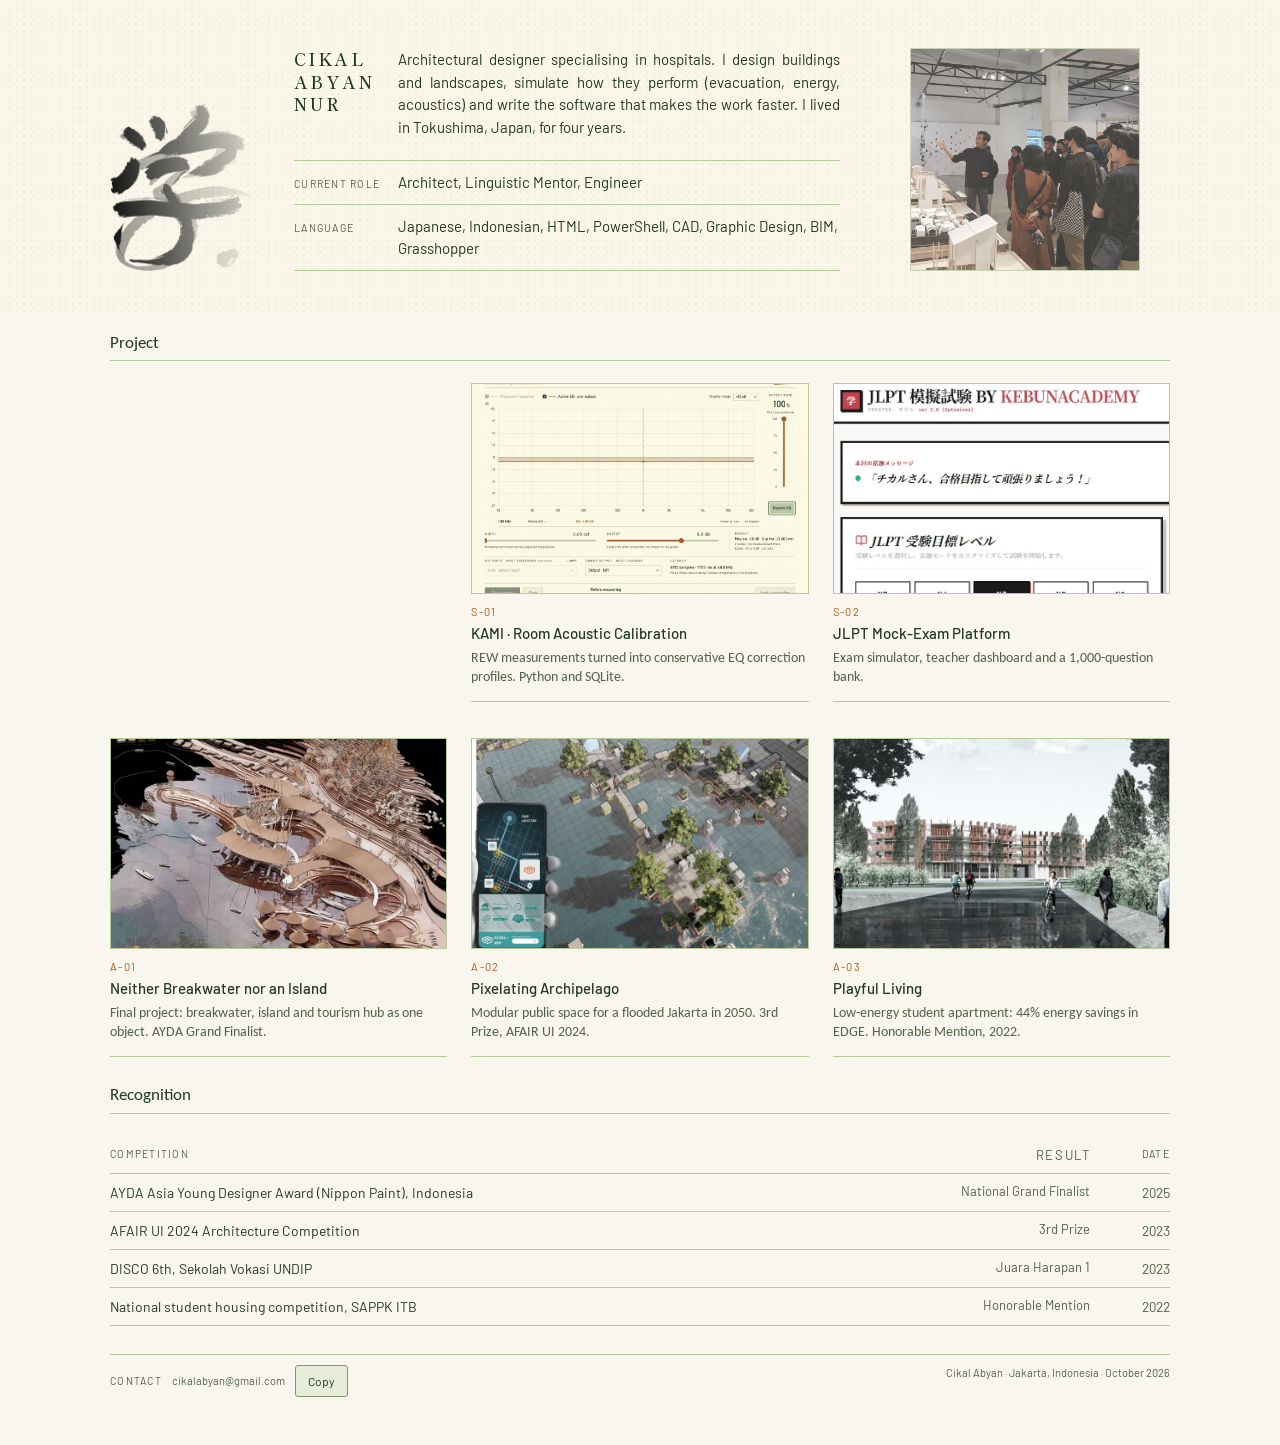
==== commit bdda3975: "Rework homepage hero and project row - Hero: gaku brush logo, stacked name beside the description, f" ====
--- a/index.html
+++ b/index.html
@@ -3,93 +3,65 @@
 <head>
 <meta charset="utf-8">
 <meta name="viewport" content="width=device-width, initial-scale=1, viewport-fit=cover">
-<meta name="description" content="Cikal Abyan: architect, linguistic mentor and engineer and builder of simulation and software tools. KAMI acoustic calibration, fire evacuation, energy analysis, JLPT platform, and architecture competition work.">
+<meta name="description" content="Cikal Abyan: architect, linguistic mentor and engineer and builder of simulation and software tools. KAMI acoustic calibration, JLPT mock-exam platform, and architecture competition work.">
 <title>Portfolio</title>
 <link rel="preconnect" href="https://fonts.googleapis.com">
 <link rel="stylesheet" href="https://fonts.googleapis.com/css2?family=Shippori+Mincho:wght@600&family=Barlow:wght@400;500&family=Carlito&display=swap">
 <link rel="stylesheet" href="style.css">
 </head>
-<body>
+<body class="home">
 <div class="wrap">
-<header class="head">
-  <div class="wordmark"><span class="label">Portfolio</span><h1>Cikal Abyan</h1></div>
-  <div class="seal" aria-hidden="true">チ</div>
-</header>
-
+<div class="hero-track">
 <section class="intro" aria-label="About">
+  <header class="head">
+    <div class="logo" aria-hidden="true"><img src="img/profile/gaku.png" width="606" height="700" alt=""></div>
+  </header>
   <div class="intro-text">
-    <p class="lede">Architectural designer specialising in hospitals. I design buildings and landscapes, simulate how they perform (evacuation, energy, acoustics) and write the software that makes the work faster. I lived in Tokushima, Japan, for four years.</p>
+    <div class="id">
+      <h1>Cikal<br>Abyan<br>Nur</h1>
+      <p class="lede">Architectural designer specialising in hospitals. I design buildings and landscapes, simulate how they perform (evacuation, energy, acoustics) and write the software that makes the work faster. I lived in Tokushima, Japan, for four years.</p>
+    </div>
     <dl class="facts">
       <div><dt class="label">Current role</dt><dd>Architect, Linguistic Mentor, Engineer</dd></div>
-      <div><dt class="label">Contact</dt><dd><span class="copy"><span class="mono" id="mail">cikalabyan@gmail.com</span><button type="button" id="copybtn">Copy</button></span></dd></div>
+      <div><dt class="label">Language</dt><dd>Japanese, Indonesian, HTML, PowerShell, CAD, Graphic Design, BIM, Grasshopper</dd></div>
     </dl>
   </div>
   <figure class="portrait">
-    <img src="img/profile/studio-model.jpg" width="1600" height="1200" alt="Cikal Abyan in the studio, holding a timber-and-fabric structural model in front of a wall of pinned drawings">
-    <figcaption>In the studio with a structural model, December 2020</figcaption>
+    <img src="img/profile/presenting.jpg" width="1600" height="1561" alt="Cikal Abyan presenting architectural models to a group of visitors in an exhibition hall">
   </figure>
 </section>
+<div class="hero-after" aria-hidden="true"></div>
+</div>
 
 <section class="series" aria-labelledby="ser-s">
-  <div class="series-head"><h2 id="ser-s">Software &amp; simulation</h2><span class="label">S series</span></div>
-  <nav class="index" aria-label="Software and simulation projects">
-    <a href="acoustics/"><span class="no">S-01</span><span class="t">KAMI · Room Acoustic Calibration</span><span class="d">REW measurements turned into conservative EQ correction profiles. Python and SQLite.</span></a>
-    <a href="evacuation/"><span class="no">S-02</span><span class="t">Hospital Fire Evacuation Simulation</span><span class="d">Pathfinder model of a 530-occupant hospital, including assisted evacuation.</span></a>
-    <a href="energy/"><span class="no">S-03</span><span class="t">Building Energy Analysis</span><span class="d">Climate Consultant, Ladybug and EDGE results turned into design decisions.</span></a>
-    <a href="jlpt/"><span class="no">S-04</span><span class="t">JLPT Mock-Exam Platform</span><span class="d">Exam simulator, teacher dashboard and a 1,000-question bank.</span></a>
+  <div class="series-head"><h2 id="ser-s">Project</h2></div>
+  <nav class="index index-s" aria-label="Software and simulation projects">
+    <a href="acoustics/"><span class="thumb"><img src="img/acoustics/kami-ui.jpg" width="1059" height="832" loading="lazy" alt=""></span><span class="no">S-01</span><span class="t">KAMI · Room Acoustic Calibration</span><span class="d">REW measurements turned into conservative EQ correction profiles. Python and SQLite.</span></a>
+    <a href="jlpt/"><span class="thumb"><img src="img/jlpt/exam-start.jpg" width="782" height="489" loading="lazy" alt=""></span><span class="no">S-02</span><span class="t">JLPT Mock-Exam Platform</span><span class="d">Exam simulator, teacher dashboard and a 1,000-question bank.</span></a>
   </nav>
-</section>
-
-<section class="series" aria-labelledby="ser-a">
-  <div class="series-head"><h2 id="ser-a">Architecture</h2><span class="label">A series</span></div>
   <nav class="index" aria-label="Architecture projects">
     <a href="final-project/"><span class="thumb"><img src="img/final-project/aerial-model.jpg" width="1600" height="1200" loading="lazy" alt=""></span><span class="no">A-01</span><span class="t">Neither Breakwater nor an Island</span><span class="d">Final project: breakwater, island and tourism hub as one object. AYDA Grand Finalist.</span></a>
     <a href="pixelago/"><span class="thumb"><img src="img/pixelago/aerial-app.jpg" width="1600" height="1367" loading="lazy" alt=""></span><span class="no">A-02</span><span class="t">Pixelating Archipelago</span><span class="d">Modular public space for a flooded Jakarta in 2050. 3rd Prize, AFAIR UI 2024.</span></a>
     <a href="rusun-itb/"><span class="thumb"><img src="img/rusun-itb/plaza.jpg" width="1600" height="900" loading="lazy" alt=""></span><span class="no">A-03</span><span class="t">Playful Living</span><span class="d">Low-energy student apartment: 44% energy savings in EDGE. Honorable Mention, 2022.</span></a>
-    <a href="garden-of-reflection/"><span class="thumb"><img src="img/garden-of-reflection/aerial.jpg" width="1600" height="900" loading="lazy" alt=""></span><span class="no">A-04</span><span class="t">Garden of Reflection</span><span class="d">Public healing garden for burnout, Bandung. Juara Harapan 1, DISCO 6th 2023.</span></a>
   </nav>
 </section>
 
 <section class="skills" aria-labelledby="sk">
-  <h2 id="sk">Tools, experience and recognition</h2>
-  <div>
-    <table>
-      <thead><tr><th>Language</th></tr></thead>
-      <tbody>
-        <tr><td>Japanese</td></tr>
-        <tr><td>Indonesian</td></tr>
-        <tr><td>HTML</td></tr>
-        <tr><td>PowerShell</td></tr>
-        <tr><td>CAD</td></tr>
-        <tr><td>Graphic Design</td></tr>
-        <tr><td>BIM</td></tr>
-        <tr><td>Grasshopper</td></tr>
-      </tbody>
-    </table>
-  </div>
-  <div>
-    <table>
-      <thead><tr><th>Measurement equipment</th><th style="text-align:right">Months</th></tr></thead>
-      <tbody>
-        <tr><td>Laser distance meter (building survey)</td><td class="n">12</td></tr>
-        <tr><td>Lux meter (site survey)</td><td class="n">1</td></tr>
-        <tr><td>Thermo-hygrometer (site survey)</td><td class="n">1</td></tr>
-        <tr><td>Sound level meter (site survey)</td><td class="n">1</td></tr>
-      </tbody>
-    </table>
-  </div>
+  <h2 id="sk">Recognition</h2>
   <div class="awards">
     <table>
-      <thead><tr><th>Competition</th><th>Result</th><th style="text-align:right">Date</th></tr></thead>
+      <thead><tr><th>Competition</th><th class="res">Result</th><th style="text-align:right">Date</th></tr></thead>
       <tbody>
-        <tr><td>AYDA Asia Young Designer Award (Nippon Paint), Indonesia</td><td>National Grand Finalist</td><td class="n">Dec 2025</td></tr>
-        <tr><td>AFAIR UI 2024 Architecture Competition</td><td>3rd Prize</td><td class="n">Nov 2023</td></tr>
-        <tr><td>DISCO 6th, Sekolah Vokasi UNDIP</td><td>Juara Harapan 1</td><td class="n">Apr 2023</td></tr>
-        <tr><td>National student housing competition, SAPPK ITB</td><td>Honorable Mention</td><td class="n">Dec 2022</td></tr>
+        <tr><td>AYDA Asia Young Designer Award (Nippon Paint), Indonesia</td><td class="res">National Grand Finalist</td><td class="n">2025</td></tr>
+        <tr><td>AFAIR UI 2024 Architecture Competition</td><td class="res">3rd Prize</td><td class="n">2023</td></tr>
+        <tr><td>DISCO 6th, Sekolah Vokasi UNDIP</td><td class="res">Juara Harapan 1</td><td class="n">2023</td></tr>
+        <tr><td>National student housing competition, SAPPK ITB</td><td class="res">Honorable Mention</td><td class="n">2022</td></tr>
       </tbody>
     </table>
   </div>
 </section>
+<footer><span class="copy"><span class="label">Contact</span><span class="mono" id="mail">cikalabyan@gmail.com</span><button type="button" id="copybtn">Copy</button></span><span>Cikal Abyan · Jakarta, Indonesia · October 2026</span></footer>
+</div>
 <script>
 document.getElementById('copybtn').addEventListener('click',function(){
   var b=this,t=document.getElementById('mail').textContent;
@@ -97,7 +69,5 @@
   try{navigator.clipboard.writeText(t).then(function(){b.textContent='Copied';},sel);}catch(e){sel();}
 });
 </script>
-<footer>Cikal Abyan · Jakarta, Indonesia · October 2026</footer>
-</div>
 </body>
 </html>
--- a/style.css
+++ b/style.css
@@ -1,4 +1,4 @@
-html{color-scheme:light}body{margin:0}img{max-width:100%}[hidden]{display:none!important}
+html{color-scheme:light}body{margin:0}img{max-width:100%;filter:saturate(.75)}[hidden]{display:none!important}
 
 /* KAMI Sumi Paper: cornsilk paper, sumi-green ink, sage hairlines, one burnt-orange seal colour.
    Tokens and rules: KAMI design system (project/README.md). One light theme by design. */
@@ -30,45 +30,45 @@
 .label{font-family:var(--font-ui);font-size:10.5px;letter-spacing:.12em;text-transform:uppercase;color:var(--muted)}
 .mono{font-family:var(--font-ui);font-variant-numeric:tabular-nums}
 
-/* Header: wordmark left, seal right, sage rule under */
-.head{display:flex;justify-content:space-between;align-items:center;gap:24px;padding-bottom:18px;border-bottom:1px solid var(--sage)}
-.wordmark{display:grid;gap:4px;min-width:0}
-.wordmark h1{font-family:var(--font-mincho);font-weight:600;font-size:clamp(30px,6vw,48px);line-height:1.1;letter-spacing:.14em;text-transform:uppercase}
-.seal{position:relative;flex:none;display:grid;place-items:center;width:60px;height:60px;border-radius:4px;transform:rotate(-4deg);
-  background:var(--orange);color:var(--paper);font-family:var(--font-mincho);font-weight:600;font-size:36px;line-height:1}
-.seal::before{content:"";position:absolute;inset:4.5px;border:2px solid var(--paper)}
+/* Logo: 学 brush mark, original colours, multiplied onto the paper */
+.head{position:relative;width:144px}
+.logo{position:absolute;inset:0}
+.logo img{display:block;width:100%;height:100%;object-fit:contain;object-position:left bottom;mix-blend-mode:multiply;filter:none}
+.id{display:grid;grid-template-columns:92px minmax(0,1fr);gap:12px;align-items:start}
+.id h1{font-family:var(--font-mincho);font-weight:600;font-size:17px;line-height:22.5px;letter-spacing:.14em;text-transform:uppercase}
 
 /* Intro: text and facts left, portrait right */
-.intro{display:grid;grid-template-columns:minmax(0,1fr) minmax(0,420px);gap:40px;align-items:start}
+.intro{display:grid;grid-template-columns:144px minmax(0,1fr) 290px;gap:40px;align-items:stretch}
 .intro-text{display:flex;flex-direction:column;gap:22px;min-width:0}
-.lede{font-size:19px;line-height:1.5;max-width:58ch}
+.lede{font-family:var(--font-ui);font-size:15px;line-height:1.5;max-width:58ch;text-align:justify;hyphens:auto}
 .facts{display:grid;margin:0}
-.facts div{display:grid;grid-template-columns:120px minmax(0,1fr);gap:12px;align-items:baseline;padding:10px 0;border-top:1px solid var(--sage)}
+.facts div{display:grid;grid-template-columns:92px minmax(0,1fr);gap:12px;align-items:baseline;padding:10px 0;border-top:1px solid var(--sage)}
 .facts div:last-child{border-bottom:1px solid var(--sage)}
 .facts dd{margin:0;font-family:var(--font-ui);font-size:15px}
 .copy{display:inline-flex;gap:10px;align-items:center;flex-wrap:wrap}
 .copy button{height:32px;padding:0 12px;border:1px solid var(--control-border);border-radius:3px;background:var(--sage-fill);color:var(--ink);font:12px/1 var(--font-ui);cursor:pointer}
 .copy button:hover{background:var(--sage-hover)}
-.portrait{margin:0;display:flex;flex-direction:column;gap:6px}
-.portrait img{display:block;width:100%;height:auto;border:1px solid var(--sage)}
-.portrait figcaption{font-family:var(--font-ui);font-size:11px;color:var(--muted)}
+.portrait{margin:0 30px;position:relative;width:230px;justify-self:end;align-self:stretch}
+.portrait img{position:absolute;inset:0;display:block;width:100%;height:100%;object-fit:cover;border:1px solid var(--sage);opacity:.75}
 
 /* Project index: rows between sage rules, no cards */
 .series{display:flex;flex-direction:column;gap:10px}
 .series-head{display:flex;justify-content:space-between;align-items:baseline;gap:12px;flex-wrap:wrap;padding-bottom:8px;border-bottom:1px solid var(--sage)}
-.series-head h2{font-size:23px}
-.index{display:grid;grid-template-columns:repeat(4,minmax(0,1fr));gap:0 24px}
+.series-head h2{font-size:17px}
+.index{display:grid;grid-template-columns:repeat(3,minmax(0,1fr));gap:0 24px}
+.index+.index{margin-top:14px}
 .index a{display:flex;flex-direction:column;gap:4px;padding:12px 0 14px;text-decoration:none;color:var(--ink);border-bottom:1px solid var(--sage)}
 .index a:hover .t{color:var(--orange)}
 .index .no{font-family:var(--font-ui);font-size:11px;letter-spacing:.12em;color:var(--orange)}
 .index .t{font-family:var(--font-ui);font-weight:500;font-size:15px;line-height:1.3}
 .index .d{font-size:14px;line-height:1.4;color:var(--muted)}
 .index .thumb{display:block;aspect-ratio:16/10;overflow:hidden;border:1px solid var(--sage);margin-bottom:6px;background:var(--paper-outer)}
+.index .thumb.ph{display:grid;place-items:center;font-family:var(--font-ui);font-size:11px;letter-spacing:.12em;text-transform:uppercase;color:var(--muted);border-style:dashed}
 .index .thumb img{display:block;width:100%;height:100%;object-fit:cover}
 
 /* Tables */
 .skills{display:grid;grid-template-columns:repeat(2,minmax(0,1fr));gap:24px 40px}
-.skills h2{font-size:23px;grid-column:1/-1;padding-bottom:8px;border-bottom:1px solid var(--sage)}
+.skills h2{font-size:17px;grid-column:1/-1;padding-bottom:8px;border-bottom:1px solid var(--sage)}
 .awards{grid-column:1/-1}
 table{width:100%;border-collapse:collapse;font-family:var(--font-ui);font-size:14px}
 th,td{text-align:left;padding:8px 0;border-bottom:1px solid var(--sage);vertical-align:top}
@@ -123,12 +123,44 @@
 footer{display:flex;justify-content:space-between;gap:16px;flex-wrap:wrap;padding-top:10px;border-top:1px solid var(--sage);font-family:var(--font-ui);font-size:11px;color:var(--muted)}
 
 @media (max-width:760px){
-  .intro{grid-template-columns:1fr}
   .sheet{grid-template-columns:1fr;gap:24px}
   .side{border-left:0;padding-left:0;border-top:1px solid var(--sage);flex-direction:row;flex-wrap:wrap;gap:0 20px}
   .side div{flex:1 1 140px;border-bottom:0}
   .index{grid-template-columns:repeat(2,minmax(0,1fr))}
   .cols,.skills,.photos{grid-template-columns:1fr}
   .facts div{grid-template-columns:1fr;gap:2px}
-  .seal{width:48px;height:48px;font-size:28px}
 }
+
+.awards .res{text-align:right;color:var(--muted);font-size:13px;font-weight:400}
+
+@media (max-width:980px){
+  .intro{grid-template-columns:1fr}
+  .head{width:120px;height:140px}
+  .portrait{margin:0;width:100%;max-width:420px;justify-self:start;align-self:start}
+  .portrait img{position:static;height:auto}
+}
+
+@media (max-width:560px){
+  .id{grid-template-columns:1fr;gap:8px}
+  .id h1 br{display:none}
+}
+
+/* Homepage: the cream dotted paper stops under the hero band; the rest is bone white.
+   On wide screens the band stays pinned for 200px of scrolling, then scrolls away. */
+body.home{background:#f9f6ee;overflow-x:clip}
+.home .intro{position:relative;margin-bottom:14px;padding-block:20px}
+.home .intro::before{content:"";position:absolute;z-index:-1;top:-28px;bottom:-22px;left:50%;width:100vw;margin-left:-50vw;
+  background:
+    radial-gradient(circle at 3px 3px,#606c380e 1px,transparent 1.4px) 0 0/7px 7px,
+    radial-gradient(circle at 9px 10px,#606c3809 1px,transparent 1.4px) 0 0/13px 11px,
+    #faf7ea}
+.home .hero-track{display:flow-root;margin-bottom:-200px}
+.home .hero-after{height:200px}
+@media (min-width:981px){
+  .home .intro{position:sticky;top:28px;z-index:5}
+}
+
+/* Software row has two cards: start in the middle column so the empty slot is on the left */
+@media (min-width:761px){
+  .index-s a:first-child{grid-column:2}
+}
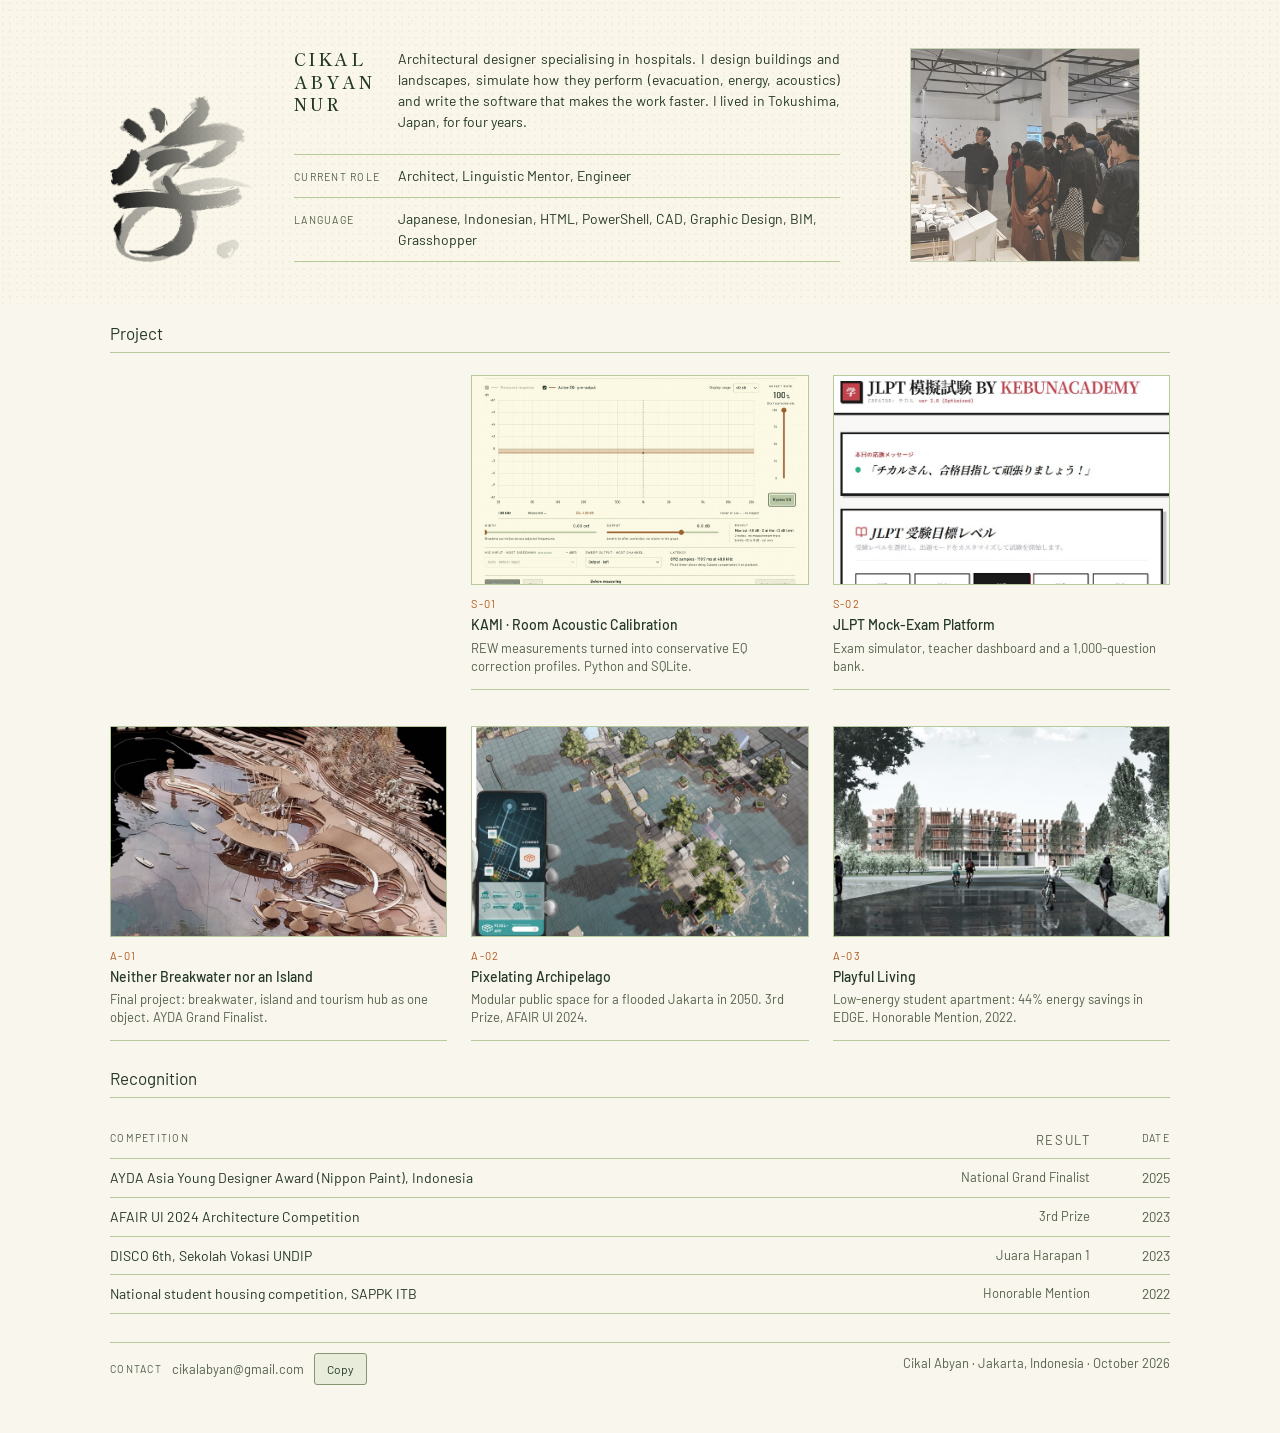
==== commit 459343cd: "Unify content typography to two Bahnschrift styles Body text 14px ink, secondary text 13px muted; dr" ====
--- a/index.html
+++ b/index.html
@@ -6,7 +6,7 @@
 <meta name="description" content="Cikal Abyan: architect, linguistic mentor and engineer and builder of simulation and software tools. KAMI acoustic calibration, JLPT mock-exam platform, and architecture competition work.">
 <title>Portfolio</title>
 <link rel="preconnect" href="https://fonts.googleapis.com">
-<link rel="stylesheet" href="https://fonts.googleapis.com/css2?family=Shippori+Mincho:wght@600&family=Barlow:wght@400;500&family=Carlito&display=swap">
+<link rel="stylesheet" href="https://fonts.googleapis.com/css2?family=Shippori+Mincho:wght@600&family=Barlow:wght@400;500&display=swap">
 <link rel="stylesheet" href="style.css">
 </head>
 <body class="home">
--- a/style.css
+++ b/style.css
@@ -8,7 +8,7 @@
   --orange:#b25b1d; --orange-area:#b25b1d47; --dot-a:#606c381a; --dot-b:#606c3812;
   --font-mincho:"Yu Mincho",YuMincho,"Shippori Mincho","Noto Serif JP",Georgia,serif;
   --font-ui:Bahnschrift,Barlow,"Segoe UI",sans-serif;
-  --font-doc:"Calibri Light",Calibri,Carlito,sans-serif;
+  --font-doc:var(--font-ui); /* one typeface for content: Bahnschrift, two styles (14px ink, 13px muted) */
   /* aliases used by the inline SVG diagrams */
   --sheet:var(--paper); --line:var(--sage); --accent:var(--orange); --warn:var(--orange);
 }
@@ -19,7 +19,7 @@
     radial-gradient(circle at 3px 3px,var(--dot-a) 1px,transparent 1.4px) 0 0/7px 7px,
     radial-gradient(circle at 9px 10px,var(--dot-b) 1px,transparent 1.4px) 0 0/13px 11px,
     var(--paper);
-  color:var(--ink);font-family:var(--font-doc);font-size:16px;line-height:1.5;
+  color:var(--ink);font-family:var(--font-ui);font-size:14px;line-height:1.55;
   padding-left:max(16px,env(safe-area-inset-left,0px));padding-right:max(16px,env(safe-area-inset-right,0px));padding-block:28px 48px}
 .wrap{max-width:1060px;margin:0 auto;display:flex;flex-direction:column;gap:28px}
 a{color:var(--ink);text-decoration-color:var(--sage);text-underline-offset:3px}
@@ -40,11 +40,11 @@
 /* Intro: text and facts left, portrait right */
 .intro{display:grid;grid-template-columns:144px minmax(0,1fr) 290px;gap:40px;align-items:stretch}
 .intro-text{display:flex;flex-direction:column;gap:22px;min-width:0}
-.lede{font-family:var(--font-ui);font-size:15px;line-height:1.5;max-width:58ch;text-align:justify;hyphens:auto}
+.lede{font-family:var(--font-ui);font-size:14px;line-height:1.5;max-width:58ch;text-align:justify;hyphens:auto}
 .facts{display:grid;margin:0}
 .facts div{display:grid;grid-template-columns:92px minmax(0,1fr);gap:12px;align-items:baseline;padding:10px 0;border-top:1px solid var(--sage)}
 .facts div:last-child{border-bottom:1px solid var(--sage)}
-.facts dd{margin:0;font-family:var(--font-ui);font-size:15px}
+.facts dd{margin:0;font-family:var(--font-ui);font-size:14px}
 .copy{display:inline-flex;gap:10px;align-items:center;flex-wrap:wrap}
 .copy button{height:32px;padding:0 12px;border:1px solid var(--control-border);border-radius:3px;background:var(--sage-fill);color:var(--ink);font:12px/1 var(--font-ui);cursor:pointer}
 .copy button:hover{background:var(--sage-hover)}
@@ -60,8 +60,8 @@
 .index a{display:flex;flex-direction:column;gap:4px;padding:12px 0 14px;text-decoration:none;color:var(--ink);border-bottom:1px solid var(--sage)}
 .index a:hover .t{color:var(--orange)}
 .index .no{font-family:var(--font-ui);font-size:11px;letter-spacing:.12em;color:var(--orange)}
-.index .t{font-family:var(--font-ui);font-weight:500;font-size:15px;line-height:1.3}
-.index .d{font-size:14px;line-height:1.4;color:var(--muted)}
+.index .t{font-family:var(--font-ui);font-weight:500;font-size:14px;line-height:1.3}
+.index .d{font-size:13px;line-height:1.4;color:var(--muted)}
 .index .thumb{display:block;aspect-ratio:16/10;overflow:hidden;border:1px solid var(--sage);margin-bottom:6px;background:var(--paper-outer)}
 .index .thumb.ph{display:grid;place-items:center;font-family:var(--font-ui);font-size:11px;letter-spacing:.12em;text-transform:uppercase;color:var(--muted);border-style:dashed}
 .index .thumb img{display:block;width:100%;height:100%;object-fit:cover}
@@ -82,8 +82,8 @@
 .sheet{display:grid;grid-template-columns:minmax(0,1fr) 230px;gap:40px}
 .sheet-body{display:flex;flex-direction:column;gap:22px;min-width:0}
 .sheet h2{font-family:var(--font-doc);font-size:clamp(26px,3.6vw,34px);line-height:1.15}
-.sheet .sub{color:var(--muted);margin-top:6px;font-size:15px}
-.sheet-body>p{font-size:17px;max-width:66ch}
+.sheet .sub{color:var(--muted);margin-top:6px;font-size:13px}
+.sheet-body>p{font-size:14px;max-width:66ch}
 .side{display:flex;flex-direction:column;border-left:1px solid var(--sage);padding-left:19px;align-self:start}
 .side div{display:flex;flex-direction:column;gap:3px;padding:10px 0;border-bottom:1px solid var(--sage)}
 .side div:last-child{border-bottom:0}
@@ -92,7 +92,7 @@
 .cols{display:grid;grid-template-columns:repeat(2,minmax(0,1fr));gap:28px}
 .block{display:flex;flex-direction:column;gap:8px;min-width:0}
 .block h3{font-family:var(--font-ui);font-size:10.5px;letter-spacing:.12em;text-transform:uppercase;color:var(--muted);padding-bottom:6px;border-bottom:1px solid var(--sage)}
-.block p{font-size:16px}
+.block p{font-size:14px}
 ul{margin:0;padding-left:18px;display:flex;flex-direction:column;gap:6px}
 li::marker{color:var(--orange)}
 
@@ -100,11 +100,11 @@
 .figs{display:grid;grid-template-columns:repeat(auto-fit,minmax(150px,1fr));border-top:1px solid var(--sage);border-bottom:1px solid var(--sage)}
 .fig{display:flex;flex-direction:column;gap:4px;padding:12px 14px 12px 0}
 .fig b{font-family:var(--font-ui);font-weight:400;font-size:26px;line-height:1.1;font-variant-numeric:tabular-nums}
-.fig span{font-family:var(--font-ui);font-size:11.5px;line-height:1.35;color:var(--muted)}
+.fig span{font-family:var(--font-ui);font-size:13px;line-height:1.35;color:var(--muted)}
 
 .chips{display:flex;flex-wrap:wrap;gap:6px}
-.chip{font-family:var(--font-ui);font-size:12px;padding:3px 9px;border:1px solid var(--control-border);border-radius:3px;background:var(--sage-fill)}
-.sheet-body>p.note,.note{font-size:12px;font-family:var(--font-ui);font-size:12px;color:var(--muted);padding-top:10px;border-top:1px dashed var(--control-border)}
+.chip{font-family:var(--font-ui);font-size:13px;padding:3px 9px;border:1px solid var(--control-border);border-radius:3px;background:var(--sage-fill)}
+.sheet-body>p.note,.note{font-family:var(--font-ui);font-size:13px;color:var(--muted);padding-top:10px;border-top:1px dashed var(--control-border)}
 .diagram{overflow-x:auto;border-top:1px solid var(--sage);border-bottom:1px solid var(--sage);padding:14px 0}
 .diagram svg{display:block;min-width:560px;width:100%;height:auto}
 .diagram text{font-family:var(--font-ui);font-size:11.5px;fill:var(--ink)}
@@ -120,7 +120,7 @@
 .pager a+a{text-align:right}
 .pager .t{font-family:var(--font-ui);font-size:14px}
 
-footer{display:flex;justify-content:space-between;gap:16px;flex-wrap:wrap;padding-top:10px;border-top:1px solid var(--sage);font-family:var(--font-ui);font-size:11px;color:var(--muted)}
+footer{display:flex;justify-content:space-between;gap:16px;flex-wrap:wrap;padding-top:10px;border-top:1px solid var(--sage);font-family:var(--font-ui);font-size:13px;color:var(--muted)}
 
 @media (max-width:760px){
   .sheet{grid-template-columns:1fr;gap:24px}
